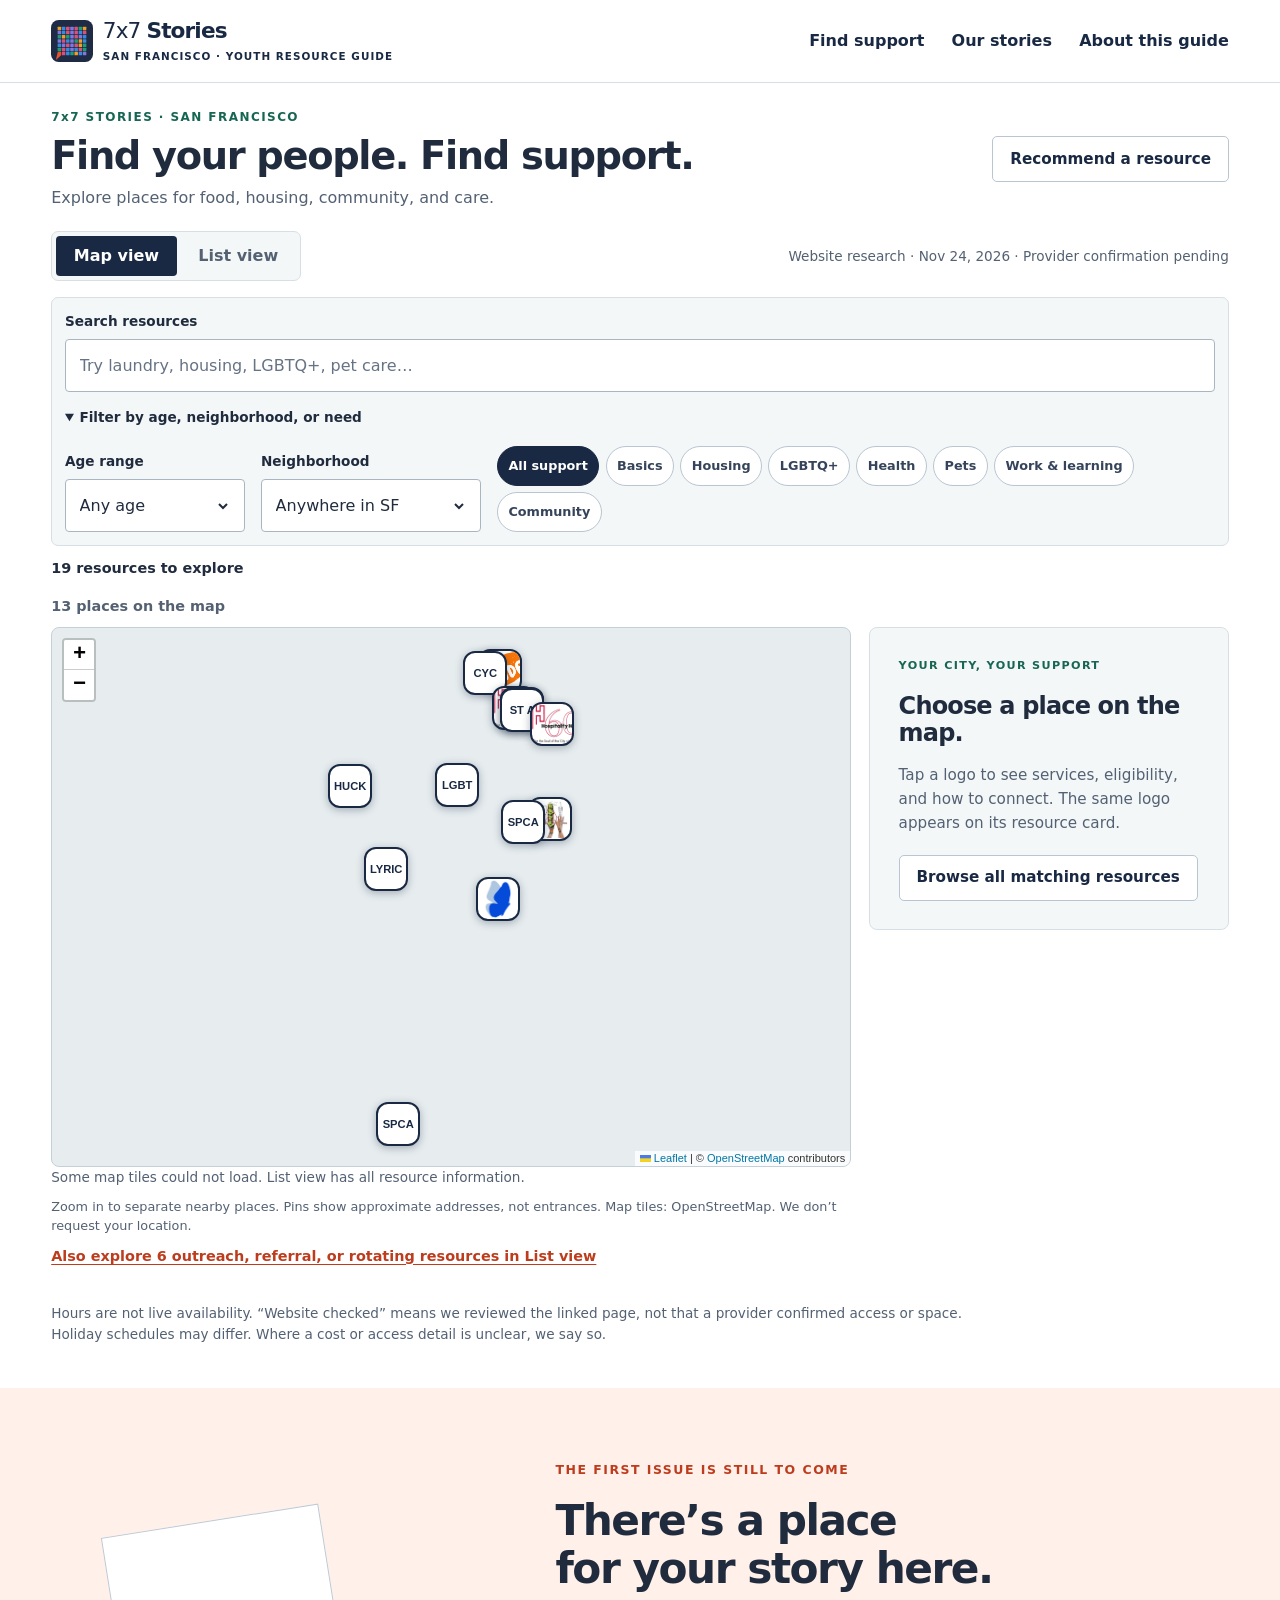
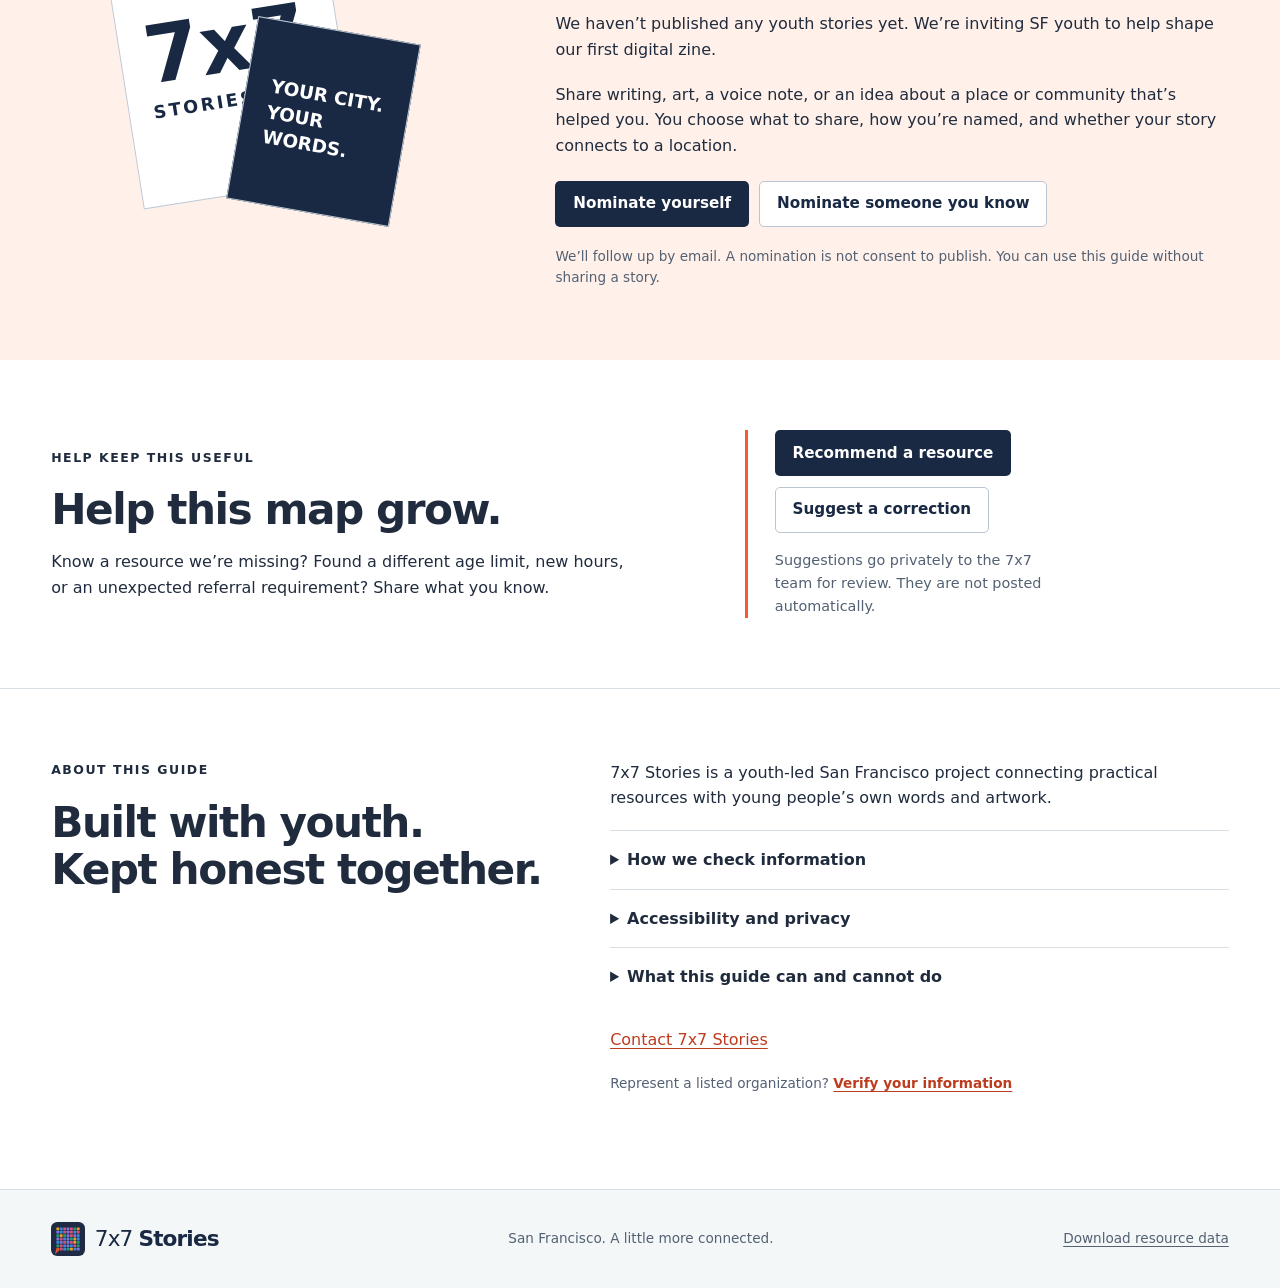
==== index.html @ 81b254c7 "Make map primary and add resource recommendations and provider review" ====
<!doctype html>
<html lang="en">
<head>
  <meta charset="utf-8">
  <meta name="viewport" content="width=device-width,initial-scale=1">
  <meta name="description" content="A youth-led guide to finding support in San Francisco. Explore the resource map, recommend additions, suggest corrections, and share your story with 7x7 Stories.">
  <meta name="theme-color" content="#192943">
  <title>7x7 Stories · Find your people. Find support.</title>
  <link rel="icon" href="assets/favicon.png">
  <link rel="stylesheet" href="assets/leaflet/leaflet.css">
  <link rel="stylesheet" href="style.css">
  <script src="assets/leaflet/leaflet.js" defer></script>
  <script src="app.js" defer></script>
</head>
<body>
  <a class="skip" href="#resources">Skip to resources</a>
  <header class="site-header">
    <a class="brand" href="#top" aria-label="7x7 Stories home"><img src="assets/mark.svg" alt="" width="42" height="42"><span>7x7 <b>Stories</b><small>SAN FRANCISCO · YOUTH RESOURCE GUIDE</small></span></a>
    <nav aria-label="Main navigation"><a href="#resources">Find support</a><a href="#stories">Our stories</a><a href="#about">About this guide</a></nav>
  </header>
  <main id="top">
    <section id="resources" class="resources section" aria-labelledby="resource-heading">
      <div class="atlas-heading"><div><p class="eyebrow">7x7 STORIES · SAN FRANCISCO</p><h1 id="resource-heading">Find your people. Find support.</h1><p>Explore places for food, housing, community, and care.</p></div><button class="button secondary" data-contact="addition">Recommend a resource</button></div>
      <div class="atlas-toolbar"><div class="view-options" role="group" aria-label="Directory view"><button id="map-view" class="view-button" aria-pressed="true" aria-controls="map-panel">Map view</button><button id="list-view" class="view-button" aria-pressed="false" aria-controls="resource-list">List view</button></div><p class="small-note">Website research · Nov 24, 2026 · Provider confirmation pending</p></div>
      <form id="filters" class="filters" role="search" aria-label="Search resources">
        <div class="search-wrap"><label for="search">Search resources</label><input id="search" name="search" type="search" placeholder="Try laundry, housing, LGBTQ+, pet care…" autocomplete="off"></div>
        <details id="more-filters" class="more-filters" open><summary>Filter by age, neighborhood, or need</summary><div class="filter-options">
          <div><label for="age">Age range</label><select id="age" name="age"><option value="all">Any age</option><option value="under18">Under 18</option><option value="18to24">18–24</option><option value="25plus">25 and older</option></select></div>
          <div><label for="area">Neighborhood</label><select id="area" name="area"><option value="all">Anywhere in SF</option></select></div>
          <fieldset class="category-filter"><legend class="visually-hidden">Filter by type of support</legend><div id="categories"></div></fieldset>
        </div></details>
      </form>
      <div class="results-bar"><p id="result-count" role="status" aria-live="polite">Loading resources…</p><button id="clear-filters" type="button" class="text-button" hidden>Clear filters</button></div>
      <p id="age-note" class="small-note" hidden>Listings without a published age limit remain visible. Check the eligibility details before going.</p>
      <noscript><p>JavaScript is needed for the map. <a href="data/resources.json">Open the sourced resource data</a> or email the team for help with this guide.</p></noscript>
      <div id="directory-layout" class="directory-layout map-view">
        <section id="map-panel" class="map-panel" aria-labelledby="map-heading"><div class="map-header"><h2 id="map-heading" class="visually-hidden">Resources around San Francisco</h2><p id="map-summary"></p></div><div class="map-workspace"><div><div id="map" aria-label="Resource locations. Choose a provider pin to read its details, or use List view." tabindex="0"></div><p id="map-status" role="status" class="small-note"></p><p class="map-privacy">Zoom in to separate nearby places. Pins show approximate addresses, not entrances. Map tiles: OpenStreetMap. We don’t request your location.</p></div><aside id="map-selection" aria-label="Selected resource" aria-live="polite"></aside></div><button id="unmapped-resources" class="text-button" type="button"></button></section>
        <div id="resource-list" class="resource-list" hidden><noscript><p>JavaScript is needed to display this directory. <a href="data/resources.json">Open the resource data</a> or email <a href="mailto:7x7storiessf@gmail.com">7x7storiessf@gmail.com</a>.</p></noscript></div>
      </div>
      <p class="directory-footnote">Hours are not live availability. “Website checked” means we reviewed the linked page, not that a provider confirmed access or space. Holiday schedules may differ. Where a cost or access detail is unclear, we say so.</p>
    </section>
    <section id="stories" class="stories section" aria-labelledby="stories-heading">
      <div class="story-art" aria-hidden="true"><div class="paper one">7x7<br><span>STORIES</span></div><div class="paper two"><span>YOUR CITY.<br>YOUR WORDS.</span></div></div>
      <div class="story-copy"><p class="eyebrow">THE FIRST ISSUE IS STILL TO COME</p><h2 id="stories-heading">There’s a place<br>for your story here.</h2><p>We haven’t published any youth stories yet. We’re inviting SF youth to help shape our first digital zine.</p><p>Share writing, art, a voice note, or an idea about a place or community that’s helped you. You choose what to share, how you’re named, and whether your story connects to a location.</p><div class="button-row"><button class="button primary" data-nominate="self">Nominate yourself</button><button class="button secondary" data-nominate="other">Nominate someone you know</button></div><p class="small-note">We’ll follow up by email. A nomination is not consent to publish. You can use this guide without sharing a story.</p></div>
    </section>
    <section id="feedback" class="feedback section" aria-labelledby="feedback-heading"><div><p class="eyebrow">HELP KEEP THIS USEFUL</p><h2 id="feedback-heading">Help this map grow.</h2><p>Know a resource we’re missing? Found a different age limit, new hours, or an unexpected referral requirement? Share what you know.</p></div><div class="feedback-action"><div class="button-row"><button class="button primary" data-contact="addition">Recommend a resource</button><button class="button secondary" data-feedback="general">Suggest a correction</button></div><p>Suggestions go privately to the 7x7 team for review. They are not posted automatically.</p></div></section>
    <section id="about" class="about section" aria-labelledby="about-heading"><div><p class="eyebrow">ABOUT THIS GUIDE</p><h2 id="about-heading">Built with youth.<br>Kept honest together.</h2></div><div><p>7x7 Stories is a youth-led San Francisco project connecting practical resources with young people’s own words and artwork.</p><details><summary>How we check information</summary><p>Each listing links to the sources we used and shows when we last checked them. We prioritize provider websites. When pages conflict or leave a detail out, we flag it rather than guess. These first listings are based on online research, not phone or in-person verification.</p><p>To report a change, include the resource, what was different, and when you noticed it. We’ll review the suggestion and seek confirmation before editing the listing. Organizations can request a listing review below. We confirm the sender’s connection to the provider before marking information as provider-confirmed.</p></details><details><summary>Accessibility and privacy</summary><p>The text directory contains the same resource details as the map. Please tell us if anything is hard to use. We do not collect device location, require accounts, or run advertising analytics.</p><p>Recommendation, correction, verification, and nomination forms prepare an email in your own email app; nothing is submitted until you send it. Do not include medical records, immigration documents, a home address, or another person’s private details. The map uses OpenStreetMap; the website is hosted on GitHub Pages. Those services may receive ordinary connection data such as your IP address.</p></details><details><summary>What this guide can and cannot do</summary><p>We’re a directory and storytelling project, not a service provider. We cannot reserve beds, confirm real-time availability, or determine your eligibility. Contact a provider directly for support. The 7x7 inbox is for stories and guide updates and is not monitored for urgent help.</p></details><a class="text-link" href="mailto:7x7storiessf@gmail.com">Contact 7x7 Stories</a><p class="provider-route">Represent a listed organization? <button class="text-button" data-contact="verify">Verify your information</button></p></div></section>
  </main>
  <footer><a class="brand footer-brand" href="#top"><img src="assets/mark.svg" width="34" height="34" alt=""><span>7x7 <b>Stories</b></span></a><p>San Francisco. A little more connected.</p><a href="data/resources.json" download>Download resource data</a></footer>
  <dialog id="contact-dialog" aria-labelledby="dialog-title"><div class="dialog-top"><p class="eyebrow" id="dialog-eyebrow"></p><button id="close-dialog" aria-label="Close dialog" class="close-button">×</button></div><h2 id="dialog-title"></h2><p id="dialog-intro"></p><form id="contact-form"><div id="dialog-fields"></div><p class="small-note">This opens a draft in your email app. Nothing is sent or published automatically. No email app? Copy the message and send it to <strong>7x7storiessf@gmail.com</strong>.</p><div class="button-row"><button class="button primary" type="submit">Open email draft</button><button class="button secondary" type="button" id="copy-message">Copy email text</button></div><p id="email-status" role="status" aria-live="polite"></p><div id="manual-message" hidden><label for="prepared-message">Your prepared message</label><textarea id="prepared-message" rows="8" readonly></textarea></div></form></dialog>
</body>
</html>
---- assets/leaflet/leaflet.css ----
/* required styles */

.leaflet-pane,
.leaflet-tile,
.leaflet-marker-icon,
.leaflet-marker-shadow,
.leaflet-tile-container,
.leaflet-pane > svg,
.leaflet-pane > canvas,
.leaflet-zoom-box,
.leaflet-image-layer,
.leaflet-layer {
	position: absolute;
	left: 0;
	top: 0;
	}
.leaflet-container {
	overflow: hidden;
	}
.leaflet-tile,
.leaflet-marker-icon,
.leaflet-marker-shadow {
	-webkit-user-select: none;
	   -moz-user-select: none;
	        user-select: none;
	  -webkit-user-drag: none;
	}
/* Prevents IE11 from highlighting tiles in blue */
.leaflet-tile::selection {
	background: transparent;
}
/* Safari renders non-retina tile on retina better with this, but Chrome is worse */
.leaflet-safari .leaflet-tile {
	image-rendering: -webkit-optimize-contrast;
	}
/* hack that prevents hw layers "stretching" when loading new tiles */
.leaflet-safari .leaflet-tile-container {
	width: 1600px;
	height: 1600px;
	-webkit-transform-origin: 0 0;
	}
.leaflet-marker-icon,
.leaflet-marker-shadow {
	display: block;
	}
/* .leaflet-container svg: reset svg max-width decleration shipped in Joomla! (joomla.org) 3.x */
/* .leaflet-container img: map is broken in FF if you have max-width: 100% on tiles */
.leaflet-container .leaflet-overlay-pane svg {
	max-width: none !important;
	max-height: none !important;
	}
.leaflet-container .leaflet-marker-pane img,
.leaflet-container .leaflet-shadow-pane img,
.leaflet-container .leaflet-tile-pane img,
.leaflet-container img.leaflet-image-layer,
.leaflet-container .leaflet-tile {
	max-width: none !important;
	max-height: none !important;
	width: auto;
	padding: 0;
	}

.leaflet-container img.leaflet-tile {
	/* See: https://bugs.chromium.org/p/chromium/issues/detail?id=600120 */
	mix-blend-mode: plus-lighter;
}

.leaflet-container.leaflet-touch-zoom {
	-ms-touch-action: pan-x pan-y;
	touch-action: pan-x pan-y;
	}
.leaflet-container.leaflet-touch-drag {
	-ms-touch-action: pinch-zoom;
	/* Fallback for FF which doesn't support pinch-zoom */
	touch-action: none;
	touch-action: pinch-zoom;
}
.leaflet-container.leaflet-touch-drag.leaflet-touch-zoom {
	-ms-touch-action: none;
	touch-action: none;
}
.leaflet-container {
	-webkit-tap-highlight-color: transparent;
}
.leaflet-container a {
	-webkit-tap-highlight-color: rgba(51, 181, 229, 0.4);
}
.leaflet-tile {
	filter: inherit;
	visibility: hidden;
	}
.leaflet-tile-loaded {
	visibility: inherit;
	}
.leaflet-zoom-box {
	width: 0;
	height: 0;
	-moz-box-sizing: border-box;
	     box-sizing: border-box;
	z-index: 800;
	}
/* workaround for https://bugzilla.mozilla.org/show_bug.cgi?id=888319 */
.leaflet-overlay-pane svg {
	-moz-user-select: none;
	}

.leaflet-pane         { z-index: 400; }

.leaflet-tile-pane    { z-index: 200; }
.leaflet-overlay-pane { z-index: 400; }
.leaflet-shadow-pane  { z-index: 500; }
.leaflet-marker-pane  { z-index: 600; }
.leaflet-tooltip-pane   { z-index: 650; }
.leaflet-popup-pane   { z-index: 700; }

.leaflet-map-pane canvas { z-index: 100; }
.leaflet-map-pane svg    { z-index: 200; }

.leaflet-vml-shape {
	width: 1px;
	height: 1px;
	}
.lvml {
	behavior: url(#default#VML);
	display: inline-block;
	position: absolute;
	}


/* control positioning */

.leaflet-control {
	position: relative;
	z-index: 800;
	pointer-events: visiblePainted; /* IE 9-10 doesn't have auto */
	pointer-events: auto;
	}
.leaflet-top,
.leaflet-bottom {
	position: absolute;
	z-index: 1000;
	pointer-events: none;
	}
.leaflet-top {
	top: 0;
	}
.leaflet-right {
	right: 0;
	}
.leaflet-bottom {
	bottom: 0;
	}
.leaflet-left {
	left: 0;
	}
.leaflet-control {
	float: left;
	clear: both;
	}
.leaflet-right .leaflet-control {
	float: right;
	}
.leaflet-top .leaflet-control {
	margin-top: 10px;
	}
.leaflet-bottom .leaflet-control {
	margin-bottom: 10px;
	}
.leaflet-left .leaflet-control {
	margin-left: 10px;
	}
.leaflet-right .leaflet-control {
	margin-right: 10px;
	}


/* zoom and fade animations */

.leaflet-fade-anim .leaflet-popup {
	opacity: 0;
	-webkit-transition: opacity 0.2s linear;
	   -moz-transition: opacity 0.2s linear;
	        transition: opacity 0.2s linear;
	}
.leaflet-fade-anim .leaflet-map-pane .leaflet-popup {
	opacity: 1;
	}
.leaflet-zoom-animated {
	-webkit-transform-origin: 0 0;
	    -ms-transform-origin: 0 0;
	        transform-origin: 0 0;
	}
svg.leaflet-zoom-animated {
	will-change: transform;
}

.leaflet-zoom-anim .leaflet-zoom-animated {
	-webkit-transition: -webkit-transform 0.25s cubic-bezier(0,0,0.25,1);
	   -moz-transition:    -moz-transform 0.25s cubic-bezier(0,0,0.25,1);
	        transition:         transform 0.25s cubic-bezier(0,0,0.25,1);
	}
.leaflet-zoom-anim .leaflet-tile,
.leaflet-pan-anim .leaflet-tile {
	-webkit-transition: none;
	   -moz-transition: none;
	        transition: none;
	}

.leaflet-zoom-anim .leaflet-zoom-hide {
	visibility: hidden;
	}


/* cursors */

.leaflet-interactive {
	cursor: pointer;
	}
.leaflet-grab {
	cursor: -webkit-grab;
	cursor:    -moz-grab;
	cursor:         grab;
	}
.leaflet-crosshair,
.leaflet-crosshair .leaflet-interactive {
	cursor: crosshair;
	}
.leaflet-popup-pane,
.leaflet-control {
	cursor: auto;
	}
.leaflet-dragging .leaflet-grab,
.leaflet-dragging .leaflet-grab .leaflet-interactive,
.leaflet-dragging .leaflet-marker-draggable {
	cursor: move;
	cursor: -webkit-grabbing;
	cursor:    -moz-grabbing;
	cursor:         grabbing;
	}

/* marker & overlays interactivity */
.leaflet-marker-icon,
.leaflet-marker-shadow,
.leaflet-image-layer,
.leaflet-pane > svg path,
.leaflet-tile-container {
	pointer-events: none;
	}

.leaflet-marker-icon.leaflet-interactive,
.leaflet-image-layer.leaflet-interactive,
.leaflet-pane > svg path.leaflet-interactive,
svg.leaflet-image-layer.leaflet-interactive path {
	pointer-events: visiblePainted; /* IE 9-10 doesn't have auto */
	pointer-events: auto;
	}

/* visual tweaks */

.leaflet-container {
	background: #ddd;
	outline-offset: 1px;
	}
.leaflet-container a {
	color: #0078A8;
	}
.leaflet-zoom-box {
	border: 2px dotted #38f;
	background: rgba(255,255,255,0.5);
	}


/* general typography */
.leaflet-container {
	font-family: "Helvetica Neue", Arial, Helvetica, sans-serif;
	font-size: 12px;
	font-size: 0.75rem;
	line-height: 1.5;
	}


/* general toolbar styles */

.leaflet-bar {
	box-shadow: 0 1px 5px rgba(0,0,0,0.65);
	border-radius: 4px;
	}
.leaflet-bar a {
	background-color: #fff;
	border-bottom: 1px solid #ccc;
	width: 26px;
	height: 26px;
	line-height: 26px;
	display: block;
	text-align: center;
	text-decoration: none;
	color: black;
	}
.leaflet-bar a,
.leaflet-control-layers-toggle {
	background-position: 50% 50%;
	background-repeat: no-repeat;
	display: block;
	}
.leaflet-bar a:hover,
.leaflet-bar a:focus {
	background-color: #f4f4f4;
	}
.leaflet-bar a:first-child {
	border-top-left-radius: 4px;
	border-top-right-radius: 4px;
	}
.leaflet-bar a:last-child {
	border-bottom-left-radius: 4px;
	border-bottom-right-radius: 4px;
	border-bottom: none;
	}
.leaflet-bar a.leaflet-disabled {
	cursor: default;
	background-color: #f4f4f4;
	color: #bbb;
	}

.leaflet-touch .leaflet-bar a {
	width: 30px;
	height: 30px;
	line-height: 30px;
	}
.leaflet-touch .leaflet-bar a:first-child {
	border-top-left-radius: 2px;
	border-top-right-radius: 2px;
	}
.leaflet-touch .leaflet-bar a:last-child {
	border-bottom-left-radius: 2px;
	border-bottom-right-radius: 2px;
	}

/* zoom control */

.leaflet-control-zoom-in,
.leaflet-control-zoom-out {
	font: bold 18px 'Lucida Console', Monaco, monospace;
	text-indent: 1px;
	}

.leaflet-touch .leaflet-control-zoom-in, .leaflet-touch .leaflet-control-zoom-out  {
	font-size: 22px;
	}


/* layers control */

.leaflet-control-layers {
	box-shadow: 0 1px 5px rgba(0,0,0,0.4);
	background: #fff;
	border-radius: 5px;
	}
.leaflet-control-layers-toggle {
	background-image: url(images/layers.png);
	width: 36px;
	height: 36px;
	}
.leaflet-retina .leaflet-control-layers-toggle {
	background-image: url(images/layers-2x.png);
	background-size: 26px 26px;
	}
.leaflet-touch .leaflet-control-layers-toggle {
	width: 44px;
	height: 44px;
	}
.leaflet-control-layers .leaflet-control-layers-list,
.leaflet-control-layers-expanded .leaflet-control-layers-toggle {
	display: none;
	}
.leaflet-control-layers-expanded .leaflet-control-layers-list {
	display: block;
	position: relative;
	}
.leaflet-control-layers-expanded {
	padding: 6px 10px 6px 6px;
	color: #333;
	background: #fff;
	}
.leaflet-control-layers-scrollbar {
	overflow-y: scroll;
	overflow-x: hidden;
	padding-right: 5px;
	}
.leaflet-control-layers-selector {
	margin-top: 2px;
	position: relative;
	top: 1px;
	}
.leaflet-control-layers label {
	display: block;
	font-size: 13px;
	font-size: 1.08333em;
	}
.leaflet-control-layers-separator {
	height: 0;
	border-top: 1px solid #ddd;
	margin: 5px -10px 5px -6px;
	}

/* Default icon URLs */
.leaflet-default-icon-path { /* used only in path-guessing heuristic, see L.Icon.Default */
	background-image: url(images/marker-icon.png);
	}


/* attribution and scale controls */

.leaflet-container .leaflet-control-attribution {
	background: #fff;
	background: rgba(255, 255, 255, 0.8);
	margin: 0;
	}
.leaflet-control-attribution,
.leaflet-control-scale-line {
	padding: 0 5px;
	color: #333;
	line-height: 1.4;
	}
.leaflet-control-attribution a {
	text-decoration: none;
	}
.leaflet-control-attribution a:hover,
.leaflet-control-attribution a:focus {
	text-decoration: underline;
	}
.leaflet-attribution-flag {
	display: inline !important;
	vertical-align: baseline !important;
	width: 1em;
	height: 0.6669em;
	}
.leaflet-left .leaflet-control-scale {
	margin-left: 5px;
	}
.leaflet-bottom .leaflet-control-scale {
	margin-bottom: 5px;
	}
.leaflet-control-scale-line {
	border: 2px solid #777;
	border-top: none;
	line-height: 1.1;
	padding: 2px 5px 1px;
	white-space: nowrap;
	-moz-box-sizing: border-box;
	     box-sizing: border-box;
	background: rgba(255, 255, 255, 0.8);
	text-shadow: 1px 1px #fff;
	}
.leaflet-control-scale-line:not(:first-child) {
	border-top: 2px solid #777;
	border-bottom: none;
	margin-top: -2px;
	}
.leaflet-control-scale-line:not(:first-child):not(:last-child) {
	border-bottom: 2px solid #777;
	}

.leaflet-touch .leaflet-control-attribution,
.leaflet-touch .leaflet-control-layers,
.leaflet-touch .leaflet-bar {
	box-shadow: none;
	}
.leaflet-touch .leaflet-control-layers,
.leaflet-touch .leaflet-bar {
	border: 2px solid rgba(0,0,0,0.2);
	background-clip: padding-box;
	}


/* popup */

.leaflet-popup {
	position: absolute;
	text-align: center;
	margin-bottom: 20px;
	}
.leaflet-popup-content-wrapper {
	padding: 1px;
	text-align: left;
	border-radius: 12px;
	}
.leaflet-popup-content {
	margin: 13px 24px 13px 20px;
	line-height: 1.3;
	font-size: 13px;
	font-size: 1.08333em;
	min-height: 1px;
	}
.leaflet-popup-content p {
	margin: 17px 0;
	margin: 1.3em 0;
	}
.leaflet-popup-tip-container {
	width: 40px;
	height: 20px;
	position: absolute;
	left: 50%;
	margin-top: -1px;
	margin-left: -20px;
	overflow: hidden;
	pointer-events: none;
	}
.leaflet-popup-tip {
	width: 17px;
	height: 17px;
	padding: 1px;

	margin: -10px auto 0;
	pointer-events: auto;

	-webkit-transform: rotate(45deg);
	   -moz-transform: rotate(45deg);
	    -ms-transform: rotate(45deg);
	        transform: rotate(45deg);
	}
.leaflet-popup-content-wrapper,
.leaflet-popup-tip {
	background: white;
	color: #333;
	box-shadow: 0 3px 14px rgba(0,0,0,0.4);
	}
.leaflet-container a.leaflet-popup-close-button {
	position: absolute;
	top: 0;
	right: 0;
	border: none;
	text-align: center;
	width: 24px;
	height: 24px;
	font: 16px/24px Tahoma, Verdana, sans-serif;
	color: #757575;
	text-decoration: none;
	background: transparent;
	}
.leaflet-container a.leaflet-popup-close-button:hover,
.leaflet-container a.leaflet-popup-close-button:focus {
	color: #585858;
	}
.leaflet-popup-scrolled {
	overflow: auto;
	}

.leaflet-oldie .leaflet-popup-content-wrapper {
	-ms-zoom: 1;
	}
.leaflet-oldie .leaflet-popup-tip {
	width: 24px;
	margin: 0 auto;

	-ms-filter: "progid:DXImageTransform.Microsoft.Matrix(M11=0.70710678, M12=0.70710678, M21=-0.70710678, M22=0.70710678)";
	filter: progid:DXImageTransform.Microsoft.Matrix(M11=0.70710678, M12=0.70710678, M21=-0.70710678, M22=0.70710678);
	}

.leaflet-oldie .leaflet-control-zoom,
.leaflet-oldie .leaflet-control-layers,
.leaflet-oldie .leaflet-popup-content-wrapper,
.leaflet-oldie .leaflet-popup-tip {
	border: 1px solid #999;
	}


/* div icon */

.leaflet-div-icon {
	background: #fff;
	border: 1px solid #666;
	}


/* Tooltip */
/* Base styles for the element that has a tooltip */
.leaflet-tooltip {
	position: absolute;
	padding: 6px;
	background-color: #fff;
	border: 1px solid #fff;
	border-radius: 3px;
	color: #222;
	white-space: nowrap;
	-webkit-user-select: none;
	-moz-user-select: none;
	-ms-user-select: none;
	user-select: none;
	pointer-events: none;
	box-shadow: 0 1px 3px rgba(0,0,0,0.4);
	}
.leaflet-tooltip.leaflet-interactive {
	cursor: pointer;
	pointer-events: auto;
	}
.leaflet-tooltip-top:before,
.leaflet-tooltip-bottom:before,
.leaflet-tooltip-left:before,
.leaflet-tooltip-right:before {
	position: absolute;
	pointer-events: none;
	border: 6px solid transparent;
	background: transparent;
	content: "";
	}

/* Directions */

.leaflet-tooltip-bottom {
	margin-top: 6px;
}
.leaflet-tooltip-top {
	margin-top: -6px;
}
.leaflet-tooltip-bottom:before,
.leaflet-tooltip-top:before {
	left: 50%;
	margin-left: -6px;
	}
.leaflet-tooltip-top:before {
	bottom: 0;
	margin-bottom: -12px;
	border-top-color: #fff;
	}
.leaflet-tooltip-bottom:before {
	top: 0;
	margin-top: -12px;
	margin-left: -6px;
	border-bottom-color: #fff;
	}
.leaflet-tooltip-left {
	margin-left: -6px;
}
.leaflet-tooltip-right {
	margin-left: 6px;
}
.leaflet-tooltip-left:before,
.leaflet-tooltip-right:before {
	top: 50%;
	margin-top: -6px;
	}
.leaflet-tooltip-left:before {
	right: 0;
	margin-right: -12px;
	border-left-color: #fff;
	}
.leaflet-tooltip-right:before {
	left: 0;
	margin-left: -12px;
	border-right-color: #fff;
	}

/* Printing */

@media print {
	/* Prevent printers from removing background-images of controls. */
	.leaflet-control {
		-webkit-print-color-adjust: exact;
		print-color-adjust: exact;
		}
	}
---- style.css ----
@font-face{font-family:systemFallback;src:local("Arial")}
:root{--navy:#192943;--ink:#202c3e;--muted:#536173;--orange:#bd3c1d;--orange-fill:#f15b35;--peach:#fff0e9;--teal:#176653;--line:#d7dfe4;--paper:#fff;--subtle:#f4f7f8;--font:system-ui,-apple-system,BlinkMacSystemFont,"Segoe UI",sans-serif;color-scheme:light}
*{box-sizing:border-box}html{scroll-behavior:smooth;scroll-padding-top:100px}body{margin:0;color:var(--ink);background:var(--paper);font:1rem/1.6 var(--font)}button,input,select,textarea{font:inherit}button,a,input,select,textarea{-webkit-tap-highlight-color:transparent}button{cursor:pointer}a{color:var(--orange);text-underline-offset:.2em}a:hover{text-decoration-thickness:2px}button:hover{filter:brightness(.96)}:focus-visible{outline:3px solid #0870b8;outline-offset:4px}h1,h2,h3,p{margin:0}h1,h2,h3{line-height:1.12;letter-spacing:-.035em}h1{font-size:clamp(2.6rem,5vw,4.6rem);font-weight:760}h2{font-size:clamp(1.9rem,3.3vw,2.7rem);font-weight:720}h3{font-size:1.3rem;font-weight:720}p+p{margin-top:1rem}.skip{position:absolute;left:1rem;top:-100px;background:#fff;padding:1rem;z-index:1001}.skip:focus{top:10px}.visually-hidden{position:absolute;width:1px;height:1px;overflow:hidden;clip-path:inset(50%);white-space:nowrap}.site-header{padding:1.2rem 4vw;display:flex;align-items:center;justify-content:space-between;gap:1rem;border-bottom:1px solid var(--line);background:#fff}.brand{display:flex;align-items:center;gap:.6rem;text-decoration:none;color:var(--navy);font-size:1.35rem;font-weight:500;line-height:1.1;letter-spacing:-.04em}.brand b{font-weight:780}.brand small{display:block;font-size:.65rem;letter-spacing:.1em;margin-top:.5rem;font-weight:650}.site-header nav{display:flex;gap:1.7rem;flex-wrap:wrap}.site-header nav a{font-weight:600;color:var(--navy);text-decoration:none;padding:.5rem 0}.site-header nav a:hover{text-decoration:underline}.hero{background:var(--navy);color:#fff;padding:4rem max(4vw,calc((100vw - 1320px)/2));display:grid;grid-template-columns:1.35fr 1fr;gap:4rem;align-items:center;overflow:hidden}.eyebrow{font-size:.78rem;letter-spacing:.12em;font-weight:750;margin-bottom:1.1rem}.hero-copy>p:not(.eyebrow){max-width:41ch;color:#d9e2ed;font-size:1.18rem;margin:1.4rem 0 1.7rem}.button{display:inline-flex;align-items:center;justify-content:center;min-height:46px;padding:.65rem 1.05rem;border-radius:5px;border:1px solid transparent;font-weight:680;text-decoration:none;line-height:1.4;font-size:.95rem}.button.primary{background:var(--navy);color:#fff}.button.secondary{color:var(--navy);border-color:#b9c5d0;background:#fff}.button.light{color:var(--navy);background:#fff}.button-row{display:flex;gap:.65rem;flex-wrap:wrap;align-items:center;margin-top:1.4rem}.hero-note{justify-self:center;padding:1.3rem 1rem;width:100%;max-width:340px;border-top:1px solid #8290a5}.hero-note p{font-size:1.55rem;line-height:1.3;font-weight:600;letter-spacing:-.02em;margin:1.6rem 0 .8rem}.hero-note>span{color:#c7d3e3;font-size:.88rem}.tile-mark{display:grid;grid-template-columns:repeat(3,36px);grid-template-rows:repeat(3,36px);gap:7px;transform:rotate(-6deg)}.tile-mark span{background:#3c5478;border-radius:3px}.tile-mark span:nth-child(3n){background:var(--orange-fill)}.tile-mark span:nth-child(5){background:#72bcad}.tile-mark span:nth-child(8){background:#f3ca6b}.guide-note{background:var(--peach);display:flex;align-items:center;gap:1rem;flex-wrap:wrap;padding:1rem 4vw;font-size:.85rem}.guide-note strong{font-weight:750}.guide-note span{color:#654b44}.guide-note a{margin-left:auto;font-weight:650}.section{max-width:1440px;padding:4.4rem 4vw;margin:0 auto}.section-heading{display:flex;justify-content:space-between;gap:1rem;align-items:end;margin-bottom:1.8rem}.section-heading .eyebrow{color:var(--teal);margin-bottom:.7rem}.filters{display:grid;grid-template-columns:minmax(260px,1fr) 180px 225px;gap:1rem;background:var(--subtle);padding:1.1rem;border:1px solid var(--line);border-radius:7px}label{display:block;font-size:.85rem;font-weight:700;margin-bottom:.4rem}input,select,textarea{width:100%;padding:.8rem .85rem;min-height:48px;border:1px solid #a9b6c2;border-radius:4px;color:var(--ink);background:#fff}input::placeholder{color:#667384;opacity:1}select{appearance:none;padding-right:2rem;background-image:url("data:image/svg+xml,%3Csvg xmlns='http://www.w3.org/2000/svg' width='16' height='16' fill='none' stroke='%23202c3e' stroke-width='2'%3E%3Cpath d='m4 6 4 4 4-4'/%3E%3C/svg%3E");background-repeat:no-repeat;background-position:right .8rem center}.category-filter{border:0;margin:1.3rem 0 1rem;padding:0}#categories{display:flex;flex-wrap:wrap;gap:.55rem}.chip{border:1px solid #b9c5d0;color:#35445a;background:#fff;min-height:44px;padding:.4rem .9rem;border-radius:30px;font-size:.9rem;font-weight:600}.chip[aria-pressed=true]{background:var(--navy);border-color:var(--navy);color:white}.results-bar{display:flex;justify-content:space-between;align-items:center;min-height:46px;margin:.5rem 0 1rem;font-size:.9rem;font-weight:650}.text-button{border:0;background:none;padding:.5rem;color:var(--orange);text-decoration:underline;text-underline-offset:.2em;font-weight:650}.small-note{font-size:.85rem;color:var(--muted);line-height:1.55}.directory-layout{display:block}.directory-layout.with-map{display:grid;grid-template-columns:minmax(0,1fr) minmax(320px,.88fr);gap:1.5rem;align-items:start}.resource-list{display:grid;grid-template-columns:repeat(2,minmax(0,1fr));gap:1.1rem;align-items:start}.with-map .resource-list{grid-template-columns:1fr}.resource-card{border:1px solid var(--line);border-radius:7px;overflow:hidden;background:#fff;scroll-margin-top:1rem}.card-main{padding:1.5rem 1.5rem 1rem}.resource-meta{display:flex;align-items:center;gap:.6rem;justify-content:space-between;margin-bottom:.9rem;font-size:.78rem;line-height:1.4;font-weight:650;color:var(--muted)}.age-badge{background:#e9f3f0;color:#164f40;padding:.3rem .55rem;border-radius:4px;text-align:right}.resource-card h3{font-size:1.3rem;line-height:1.22;letter-spacing:-.02em}.resource-card .summary{margin:.8rem 0 1rem;color:#4c5d70}.resource-card .quick-facts{font-size:.9rem;border-left:3px solid var(--line);padding-left:.8rem}.quick-facts p{margin:.55rem 0}.quick-facts strong{font-weight:700}.tags{display:flex;flex-wrap:wrap;gap:.4rem;margin-top:1.1rem}.tag{font-size:.75rem;font-weight:650;color:#536173;background:var(--subtle);padding:.18rem .45rem;border-radius:3px}.resource-card details{margin:0 1.5rem}.resource-card summary{padding:.9rem 0;cursor:pointer;font-size:.9rem;font-weight:720;min-height:44px}.detail-body{font-size:.9rem;padding-bottom:1rem;line-height:1.55}.detail-body dl{margin:0}.detail-body dt{font-weight:700;margin-top:.9rem}.detail-body dd{margin:.2rem 0}.detail-note{padding:.8rem;background:var(--peach);color:#69412f;font-size:.85rem;margin-top:1rem}.sources{margin:1rem 0 0;padding-left:1.2rem}.sources li{margin:.3rem 0}.checked{font-size:.75rem;color:#5d6d7a;margin-top:.8rem}.card-actions{display:flex;flex-wrap:wrap;gap:1rem;border-top:1px solid var(--line);padding:.9rem 1.5rem;background:#fafcfc;align-items:center}.card-actions a,.card-actions button{font-size:.85rem;font-weight:650}.card-actions button{padding:0;border:0;background:none;color:var(--orange);text-decoration:underline;text-underline-offset:.2em;min-height:30px}.card-actions .phone{margin-right:auto}.directory-footnote{font-size:.85rem;color:var(--muted);margin-top:1.6rem;max-width:95ch}.map-panel{border:1px solid var(--line);border-radius:7px;padding:1rem;position:sticky;top:1.5rem;background:var(--subtle)}.map-header h3{font-size:1.2rem}.map-header p{font-size:.85rem;color:var(--muted);margin-top:.4rem}.map-privacy{font-size:.75rem;color:var(--muted);line-height:1.5;margin:.8rem 0}#map{height:460px;border:1px solid #c4d0d7;background:#e7edef;border-radius:4px;z-index:0}.map-panel>.text-link{display:inline-block;margin-top:.7rem;font-size:.85rem}.map-pin{border-radius:50%;background:var(--navy);border:3px solid white;color:white;font-weight:700;display:flex!important;align-items:center;justify-content:center;font-size:11px;box-sizing:border-box}.leaflet-popup-content a{color:var(--orange)}.leaflet-popup-content{font:14px/1.5 var(--font)}.leaflet-control-attribution{font-size:11px}.map-result-button{border:0;background:transparent;padding:.5rem 0;color:var(--orange);text-decoration:underline;min-height:40px}.stories{max-width:none;background:var(--peach);display:grid;grid-template-columns:.85fr 1.3fr;gap:4rem;padding:4.5rem max(4vw,calc((100vw - 1320px)/2));align-items:center}.story-copy{max-width:65ch}.story-copy>p:not(.eyebrow){margin-top:1.2rem}.story-copy .eyebrow{color:var(--orange)}.story-art{min-height:310px;position:relative;margin:0 auto;width:300px}.paper{position:absolute;width:220px;height:275px;padding:1.5rem;box-shadow:none;border:1px solid #bfc9d4;display:flex;flex-direction:column;justify-content:center}.paper.one{background:#fff;color:var(--navy);font-size:5rem;line-height:1;font-weight:800;transform:rotate(-9deg);left:0;top:0}.paper.one span{font-size:1.1rem;letter-spacing:.15em;margin-top:.5rem}.paper.two{background:var(--navy);color:#fff;width:165px;height:185px;transform:rotate(10deg);left:120px;top:110px;font-size:1.15rem;line-height:1.4;font-weight:750}.feedback{display:grid;grid-template-columns:1.3fr 1fr;gap:4rem;align-items:center;border-bottom:1px solid var(--line)}.feedback h2{margin-bottom:1rem}.feedback p{max-width:58ch}.feedback-action{border-left:3px solid var(--orange-fill);padding-left:1.7rem}.feedback-action p{font-size:.9rem;color:var(--muted);margin-top:1rem;max-width:32ch}.about{display:grid;grid-template-columns:1fr 1.25fr;gap:4rem}.about>div>p{margin-bottom:1.2rem}.about details{border-top:1px solid var(--line)}.about summary{font-weight:650;cursor:pointer;padding:1rem 0}.about details p{font-size:.95rem;color:var(--muted);margin:0 0 1rem}.about .text-link{display:inline-block;margin-top:1.3rem}footer{background:var(--subtle);padding:2rem 4vw;border-top:1px solid var(--line);display:flex;align-items:center;justify-content:space-between;gap:1.5rem;flex-wrap:wrap}footer p,footer>a:not(.brand){font-size:.85rem;color:var(--muted)}dialog{border:1px solid #a9b6c2;padding:1.7rem;width:min(620px,calc(100% - 2rem));max-height:90vh;border-radius:8px;color:var(--ink);background:#fff}dialog::backdrop{background:rgb(12 26 46 / .65)}.dialog-top{display:flex;justify-content:space-between;align-items:start}.close-button{border:0;background:var(--subtle);width:40px;height:40px;border-radius:50%;font-size:1.8rem;line-height:1;margin-top:-.5rem}.dialog-top .eyebrow{color:var(--teal);margin-bottom:.6rem}dialog h2{font-size:1.8rem;margin-bottom:.8rem}dialog>p{font-size:.95rem;color:var(--muted);margin-bottom:1.2rem}#dialog-fields>div{margin-bottom:1rem}textarea{resize:vertical;min-height:100px}.checkbox-label{display:flex;gap:.6rem;align-items:start;font-weight:400;font-size:.9rem}.checkbox-label input{width:20px;min-height:20px;flex:none;margin-top:.2rem}.contact-resource{padding:.7rem;background:var(--subtle);font-weight:650;margin-bottom:1rem}#email-status{font-size:.9rem;margin-top:1rem;color:var(--teal)}#manual-message{margin-top:1rem}.empty-results{padding:2rem;background:var(--subtle);border:1px solid var(--line);grid-column:1/-1}.empty-results h3{margin-bottom:.6rem}[hidden]{display:none!important}
@media(min-width:1600px){.site-header,.guide-note,footer{padding-left:max(4vw,calc((100vw - 1320px)/2));padding-right:max(4vw,calc((100vw - 1320px)/2))}}
@media(max-width:950px){.filters{grid-template-columns:1fr 1fr}.search-wrap{grid-column:1/-1}.hero{gap:2rem}.hero-note{max-width:260px}.directory-layout.with-map{grid-template-columns:1fr}.map-panel{position:static;grid-row:1}.with-map .resource-list{grid-template-columns:repeat(2,minmax(0,1fr))}#map{height:360px}.stories{gap:2rem}.site-header nav{gap:1rem;font-size:.9rem}.brand small{display:none}.about,.feedback{gap:2rem}}
@media(max-width:650px){.site-header{padding:1rem 5vw;align-items:start;flex-wrap:wrap}.site-header nav{width:100%;justify-content:space-between;gap:.5rem;font-size:.85rem}.brand{font-size:1.25rem}.brand img{width:34px;height:34px}.hero{grid-template-columns:1fr;padding:2.7rem 5vw;gap:0}.hero-note{display:none}.hero-copy>p:not(.eyebrow){font-size:1.05rem}.guide-note{padding:1rem 5vw;gap:.5rem}.guide-note a{margin-left:0}.section{padding:3rem 5vw}.section-heading{align-items:start}.section-heading h2{font-size:1.9rem}.section-heading .button{padding:.6rem .75rem;white-space:nowrap;font-size:.85rem}.filters{padding:.8rem;gap:.8rem;grid-template-columns:1fr}.search-wrap{grid-column:auto}input,select,textarea{font-size:1rem}.category-filter{margin:1rem 0}.chip{font-size:.85rem;padding:.4rem .75rem}.resource-list,.with-map .resource-list{grid-template-columns:1fr}.card-main{padding:1.2rem 1.2rem .7rem}.resource-card details{margin:0 1.2rem}.card-actions{padding:.7rem 1.2rem}.stories{display:block;padding:3rem 5vw}.story-art{display:none}.story-copy h2{font-size:2.1rem}.feedback,.about{grid-template-columns:1fr;gap:1.7rem}.feedback-action{padding-left:1.1rem}footer{padding:1.7rem 5vw;gap:1rem}footer p{width:100%}dialog{padding:1.2rem}.eyebrow{font-size:.72rem}.resource-meta{font-size:.75rem}}
@media(prefers-reduced-motion:reduce){html{scroll-behavior:auto}*{animation:none!important;transition:none!important}}
@media print{.site-header nav,.filters,.category-filter,.view-options,.card-actions,dialog,.hero-note,.story-art,.map-panel,.feedback-action,.button-row,.guide-note a{display:none!important}.hero{background:white;color:var(--ink);padding:1rem 0}.hero-copy>p:not(.eyebrow){color:var(--ink)}.resource-list{display:block}.resource-card{break-inside:avoid;margin:1rem 0}.section{padding:1rem 0}.stories,.feedback,.about{display:block;background:white}.section-heading h2,h1{font-size:1.8rem}}
/* Map-first directory */
.resources.section{max-width:1600px;padding:1.6rem 4vw 2.6rem}.atlas-heading{display:flex;align-items:center;justify-content:space-between;gap:1.4rem;margin-bottom:1.3rem}.atlas-heading .eyebrow{color:var(--teal);font-size:.75rem;margin-bottom:.4rem}.atlas-heading h1{font-size:clamp(1.8rem,3vw,2.7rem)}.atlas-heading p:not(.eyebrow){color:var(--muted);margin-top:.5rem}.atlas-toolbar{display:flex;justify-content:space-between;gap:1rem;align-items:center;margin-bottom:1rem}.view-options{display:inline-flex;background:var(--subtle);padding:4px;border:1px solid var(--line);border-radius:7px;gap:4px;flex-shrink:0}.view-button{border:0;background:transparent;border-radius:4px;min-height:40px;padding:.4rem 1.1rem;color:var(--muted);font-weight:650}.view-button[aria-pressed=true]{color:white;background:var(--navy)}.resources .filters{padding:.8rem;grid-template-columns:minmax(200px,1fr) 180px 220px}.resources .category-filter{margin:.9rem 0 .4rem}.resources .results-bar{margin:.3rem 0 .5rem;min-height:36px}.resources #age-note{margin-bottom:.6rem}.map-panel{position:static;padding:0;border:0;border-radius:0;background:transparent}.map-workspace{display:grid;grid-template-columns:minmax(0,1fr) 360px;gap:1.1rem;align-items:start}.map-header{margin-bottom:.6rem}.map-header p{font-size:.9rem;font-weight:650;margin:0}.map-workspace #map{height:clamp(420px,60vh,680px);border-radius:8px;z-index:0}.map-privacy{font-size:.8rem;margin:.5rem 0 0}#map-status:empty{display:none}#map-selection{min-width:0;max-height:680px;overflow:auto;scroll-margin-top:1rem}.map-welcome{padding:1.8rem;background:var(--subtle);border:1px solid var(--line);border-radius:8px}.map-welcome .eyebrow{font-size:.7rem;color:var(--teal)}.map-welcome h3{font-size:1.5rem;margin-bottom:1rem}.map-welcome>p:not(.eyebrow){font-size:.95rem;color:var(--muted)}.map-welcome .button{margin-top:1.2rem;text-align:center}.selection-label{display:flex;align-items:center;justify-content:space-between;font-size:.7rem;letter-spacing:.1em;font-weight:700}.selection-label .text-button{font-size:.8rem;letter-spacing:normal}#map-selection .resource-card{border:2px solid var(--teal)}#map-selection .card-main{padding:1rem}#map-selection .resource-card details{margin:0 1rem}#map-selection .card-actions{padding:.7rem 1rem}.resource-identity{display:flex;align-items:center;gap:.8rem}.provider-badge{width:44px;height:44px;display:inline-flex;align-items:center;justify-content:center;border:1px solid var(--line);border-radius:10px;flex-shrink:0;overflow:hidden;background:white;position:relative;color:var(--navy)}.provider-badge img{width:100%;height:100%;object-fit:contain;padding:4px}.provider-initials{font-size:.7rem;font-weight:800;line-height:1.1;text-align:center;max-width:42px;overflow-wrap:anywhere;padding:2px}.provider-pin{background:transparent;border:0}.provider-pin .provider-badge{box-shadow:0 2px 8px #19294355;border:2px solid var(--navy);border-radius:12px}.provider-pin.is-selected .provider-badge{border:3px solid var(--teal);outline:3px solid white;box-shadow:0 0 0 5px var(--teal)}.provider-pin:focus-visible{outline-offset:6px;border-radius:12px}.provider-route{font-size:.85rem;margin-top:1rem!important;color:var(--muted)}.provider-route .text-button,.provider-verify{font-size:.85rem;padding:.3rem 0}.feedback-action .button-row{margin-top:0}.resource-list .resource-card.is-selected{border:2px solid var(--teal)}.directory-footnote{max-width:110ch}.leaflet-tooltip{font:600 .85rem/1.4 var(--font);white-space:normal;max-width:240px}.map-panel #unmapped-resources{text-align:left;padding:.6rem 0;font-size:.9rem}.resource-identity h3{min-width:0}.resources .resource-list{grid-template-columns:repeat(3,minmax(0,1fr))}
@media(max-width:1150px){.map-workspace{grid-template-columns:minmax(0,1fr) 320px}.resources .resource-list{grid-template-columns:repeat(2,minmax(0,1fr))}}
@media(max-width:800px){.map-workspace{grid-template-columns:1fr}.map-workspace #map{height:440px}#map-selection{max-height:none}.map-welcome{padding:1.2rem}.atlas-heading{align-items:start}.atlas-heading>.button{font-size:.85rem;max-width:170px;text-align:center}.atlas-toolbar{align-items:start}.atlas-toolbar>.small-note{max-width:30ch;font-size:.8rem;text-align:right}.resources .filters{grid-template-columns:1fr 1fr}.resources .search-wrap{grid-column:1/-1}.resources.section{padding:1.3rem 4vw 2.6rem}}
@media(max-width:500px){.atlas-heading{display:block;margin-bottom:1rem}.atlas-heading h1{font-size:1.8rem;line-height:1.15}.atlas-heading p:not(.eyebrow){font-size:.95rem}.atlas-heading>.button{max-width:none;margin-top:.8rem;min-height:40px;padding:.4rem .8rem}.atlas-toolbar{flex-wrap:wrap;gap:.5rem}.atlas-toolbar>.small-note{max-width:none;text-align:left;font-size:.75rem}.resources .filters{gap:.6rem;padding:.7rem}.resources .filters label{font-size:.8rem}.resources .filters input,.resources .filters select{padding:.6rem;min-height:44px}.resources .filters select{padding-right:1.6rem;background-position:right .5rem center}.resources .chip{min-height:38px;padding:.3rem .65rem;font-size:.8rem}.resources #categories{gap:.4rem}.resources .resource-list{grid-template-columns:1fr}.map-workspace #map{height:410px}.provider-route .text-button{text-align:left}.resources .resource-meta{font-size:.8rem}}
@media print{#map-panel{display:none!important}#resource-list[hidden]{display:block!important}.atlas-toolbar,.atlas-heading>.button,.provider-route,.provider-verify{display:none!important}}

.resources .filters{display:block;padding:.8rem}.more-filters{margin-top:.6rem}.more-filters>summary{font-size:.85rem;font-weight:650;cursor:pointer;min-height:36px;padding:.3rem 0}.filter-options{display:grid;grid-template-columns:180px 220px minmax(0,1fr);gap:1rem;align-items:end;padding-top:.5rem}.resources .filter-options .category-filter{margin:0}.resources .filters .search-wrap{max-width:none}.resources .filter-options #categories{gap:.4rem}.resources .filter-options .chip{font-size:.8rem;padding:.4rem .65rem;min-height:40px}
@media(max-width:1150px){.filter-options{grid-template-columns:1fr 1fr}.filter-options .category-filter{grid-column:1/-1}}
@media(max-width:500px){.site-header{padding:.65rem 4vw;gap:.4rem}.site-header nav a{padding:.25rem 0}.resources.section{padding-top:.8rem}.atlas-heading .eyebrow,.atlas-heading p:not(.eyebrow){display:none}.atlas-heading{margin-bottom:.7rem}.atlas-heading h1{font-size:1.55rem}.atlas-heading>.button{margin-top:.6rem;font-size:.8rem;min-height:36px}.atlas-toolbar{margin-bottom:.6rem}.atlas-toolbar>.small-note{font-size:.7rem}.view-button{min-height:36px;font-size:.9rem}.resources .filters{padding:.6rem}.resources .filters .search-wrap label{margin-bottom:.2rem}.filter-options{gap:.6rem;padding-top:.4rem}.resources .more-filters>summary{font-size:.8rem;min-height:32px}.more-filters{margin-top:.3rem}.resources .results-bar{margin:.3rem 0;min-height:30px;font-size:.85rem}.map-header p{font-size:.85rem}.map-header{margin-bottom:.4rem}}
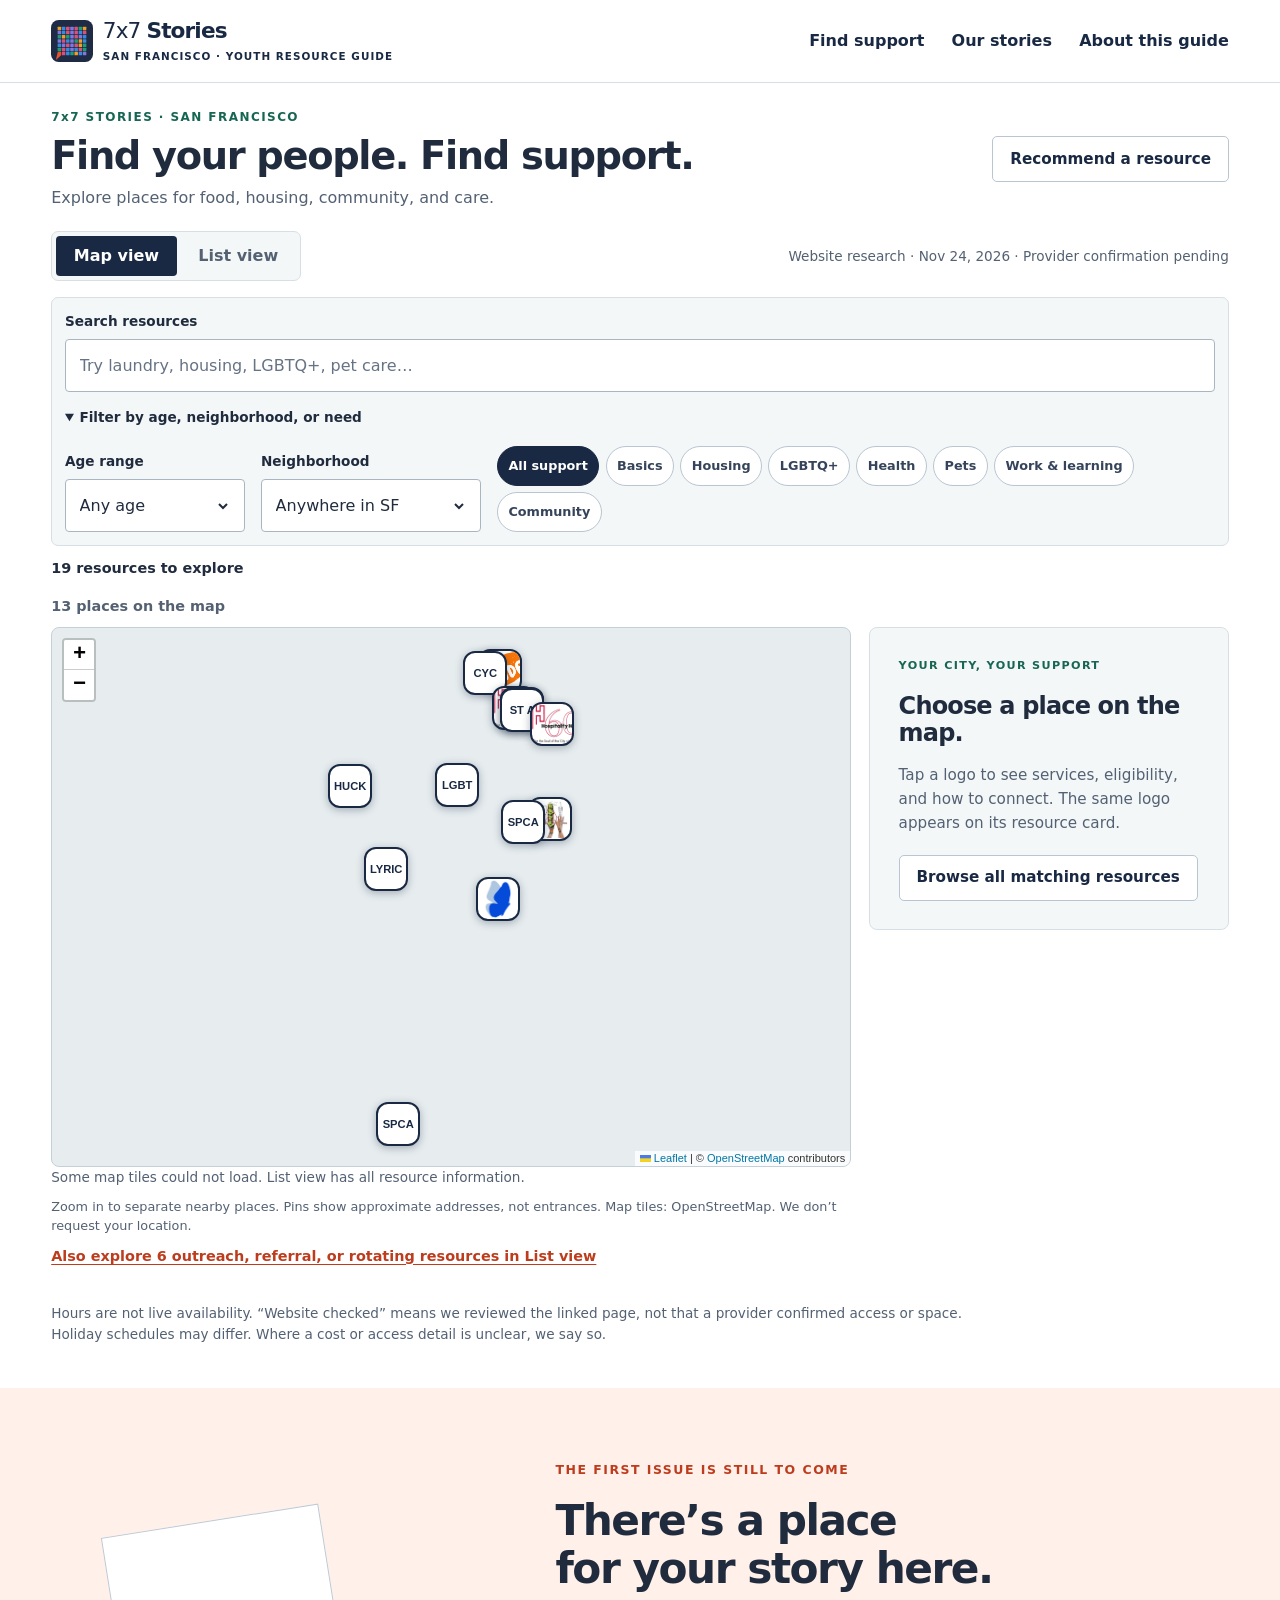
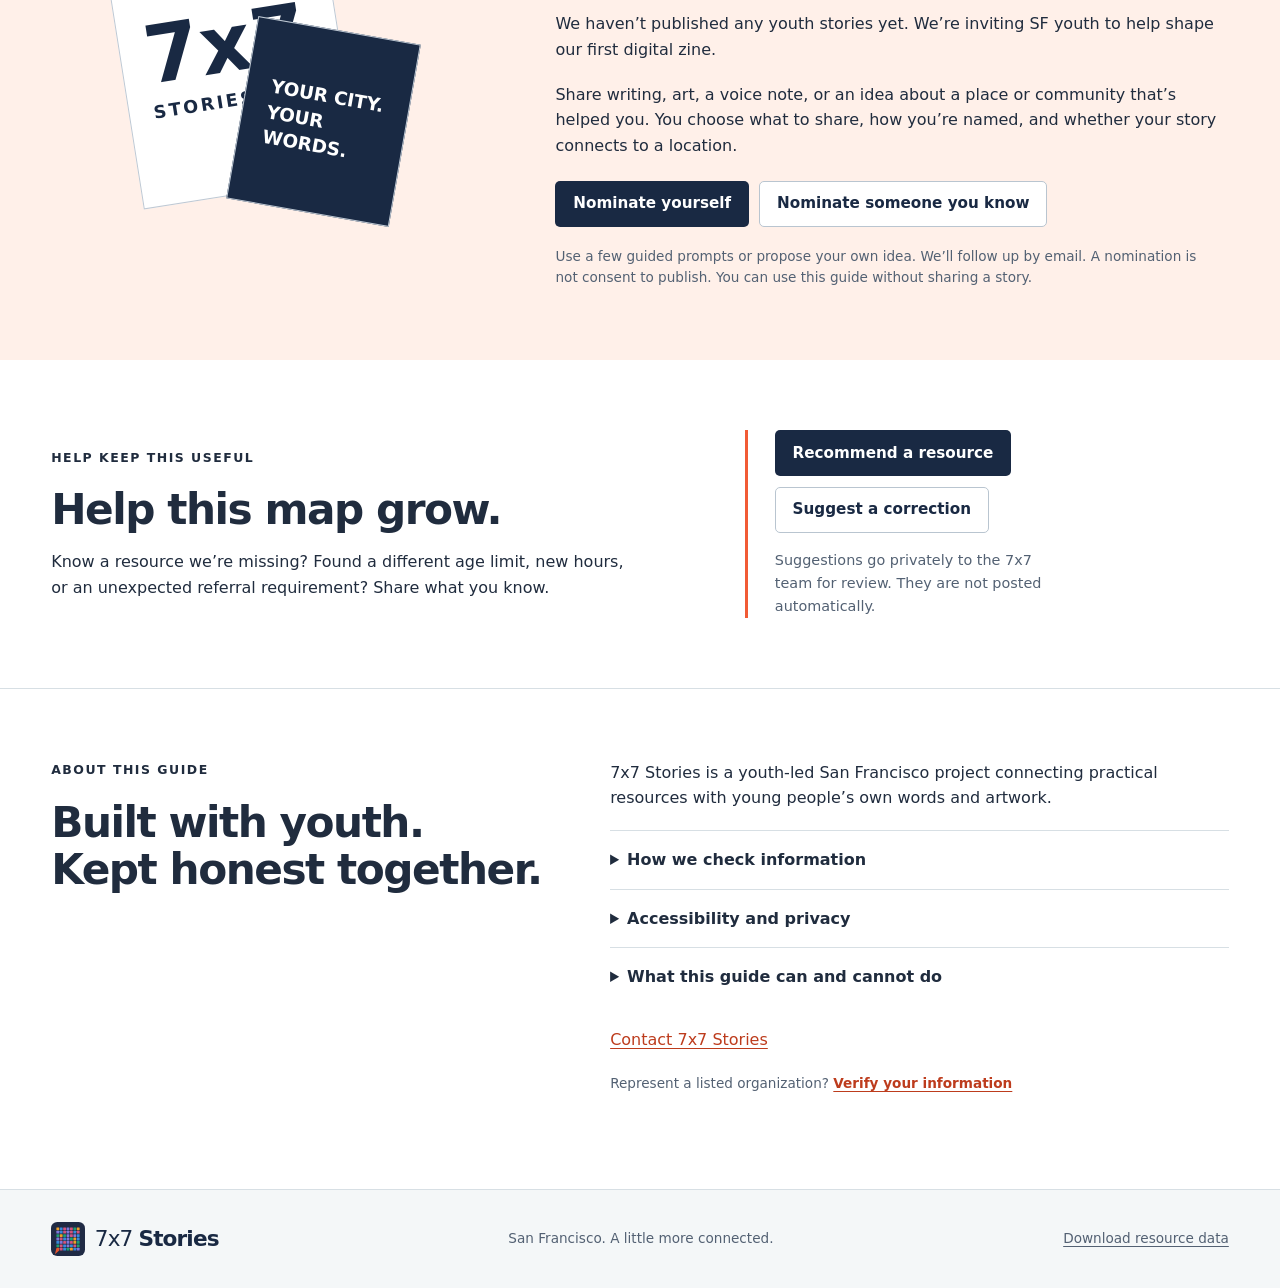
==== commit 5174e047: "Guide story nominations and support alternative creative proposals" ====
--- a/index.html
+++ b/index.html
@@ -8,9 +8,9 @@
   <title>7x7 Stories · Find your people. Find support.</title>
   <link rel="icon" href="assets/favicon.png">
   <link rel="stylesheet" href="assets/leaflet/leaflet.css">
-  <link rel="stylesheet" href="style.css">
+  <link rel="stylesheet" href="style.css?v=474f81cecf57">
   <script src="assets/leaflet/leaflet.js" defer></script>
-  <script src="app.js" defer></script>
+  <script src="app.js?v=78761cb08369" defer></script>
 </head>
 <body>
   <a class="skip" href="#resources">Skip to resources</a>
@@ -41,7 +41,7 @@
     </section>
     <section id="stories" class="stories section" aria-labelledby="stories-heading">
       <div class="story-art" aria-hidden="true"><div class="paper one">7x7<br><span>STORIES</span></div><div class="paper two"><span>YOUR CITY.<br>YOUR WORDS.</span></div></div>
-      <div class="story-copy"><p class="eyebrow">THE FIRST ISSUE IS STILL TO COME</p><h2 id="stories-heading">There’s a place<br>for your story here.</h2><p>We haven’t published any youth stories yet. We’re inviting SF youth to help shape our first digital zine.</p><p>Share writing, art, a voice note, or an idea about a place or community that’s helped you. You choose what to share, how you’re named, and whether your story connects to a location.</p><div class="button-row"><button class="button primary" data-nominate="self">Nominate yourself</button><button class="button secondary" data-nominate="other">Nominate someone you know</button></div><p class="small-note">We’ll follow up by email. A nomination is not consent to publish. You can use this guide without sharing a story.</p></div>
+      <div class="story-copy"><p class="eyebrow">THE FIRST ISSUE IS STILL TO COME</p><h2 id="stories-heading">There’s a place<br>for your story here.</h2><p>We haven’t published any youth stories yet. We’re inviting SF youth to help shape our first digital zine.</p><p>Share writing, art, a voice note, or an idea about a place or community that’s helped you. You choose what to share, how you’re named, and whether your story connects to a location.</p><div class="button-row"><button class="button primary" data-nominate="self">Nominate yourself</button><button class="button secondary" data-nominate="other">Nominate someone you know</button></div><p class="small-note">Use a few guided prompts or propose your own idea. We’ll follow up by email. A nomination is not consent to publish. You can use this guide without sharing a story.</p></div>
     </section>
     <section id="feedback" class="feedback section" aria-labelledby="feedback-heading"><div><p class="eyebrow">HELP KEEP THIS USEFUL</p><h2 id="feedback-heading">Help this map grow.</h2><p>Know a resource we’re missing? Found a different age limit, new hours, or an unexpected referral requirement? Share what you know.</p></div><div class="feedback-action"><div class="button-row"><button class="button primary" data-contact="addition">Recommend a resource</button><button class="button secondary" data-feedback="general">Suggest a correction</button></div><p>Suggestions go privately to the 7x7 team for review. They are not posted automatically.</p></div></section>
     <section id="about" class="about section" aria-labelledby="about-heading"><div><p class="eyebrow">ABOUT THIS GUIDE</p><h2 id="about-heading">Built with youth.<br>Kept honest together.</h2></div><div><p>7x7 Stories is a youth-led San Francisco project connecting practical resources with young people’s own words and artwork.</p><details><summary>How we check information</summary><p>Each listing links to the sources we used and shows when we last checked them. We prioritize provider websites. When pages conflict or leave a detail out, we flag it rather than guess. These first listings are based on online research, not phone or in-person verification.</p><p>To report a change, include the resource, what was different, and when you noticed it. We’ll review the suggestion and seek confirmation before editing the listing. Organizations can request a listing review below. We confirm the sender’s connection to the provider before marking information as provider-confirmed.</p></details><details><summary>Accessibility and privacy</summary><p>The text directory contains the same resource details as the map. Please tell us if anything is hard to use. We do not collect device location, require accounts, or run advertising analytics.</p><p>Recommendation, correction, verification, and nomination forms prepare an email in your own email app; nothing is submitted until you send it. Do not include medical records, immigration documents, a home address, or another person’s private details. The map uses OpenStreetMap; the website is hosted on GitHub Pages. Those services may receive ordinary connection data such as your IP address.</p></details><details><summary>What this guide can and cannot do</summary><p>We’re a directory and storytelling project, not a service provider. We cannot reserve beds, confirm real-time availability, or determine your eligibility. Contact a provider directly for support. The 7x7 inbox is for stories and guide updates and is not monitored for urgent help.</p></details><a class="text-link" href="mailto:7x7storiessf@gmail.com">Contact 7x7 Stories</a><p class="provider-route">Represent a listed organization? <button class="text-button" data-contact="verify">Verify your information</button></p></div></section>
--- a/style.css
+++ b/style.css
@@ -16,3 +16,6 @@
 .resources .filters{display:block;padding:.8rem}.more-filters{margin-top:.6rem}.more-filters>summary{font-size:.85rem;font-weight:650;cursor:pointer;min-height:36px;padding:.3rem 0}.filter-options{display:grid;grid-template-columns:180px 220px minmax(0,1fr);gap:1rem;align-items:end;padding-top:.5rem}.resources .filter-options .category-filter{margin:0}.resources .filters .search-wrap{max-width:none}.resources .filter-options #categories{gap:.4rem}.resources .filter-options .chip{font-size:.8rem;padding:.4rem .65rem;min-height:40px}
 @media(max-width:1150px){.filter-options{grid-template-columns:1fr 1fr}.filter-options .category-filter{grid-column:1/-1}}
 @media(max-width:500px){.site-header{padding:.65rem 4vw;gap:.4rem}.site-header nav a{padding:.25rem 0}.resources.section{padding-top:.8rem}.atlas-heading .eyebrow,.atlas-heading p:not(.eyebrow){display:none}.atlas-heading{margin-bottom:.7rem}.atlas-heading h1{font-size:1.55rem}.atlas-heading>.button{margin-top:.6rem;font-size:.8rem;min-height:36px}.atlas-toolbar{margin-bottom:.6rem}.atlas-toolbar>.small-note{font-size:.7rem}.view-button{min-height:36px;font-size:.9rem}.resources .filters{padding:.6rem}.resources .filters .search-wrap label{margin-bottom:.2rem}.filter-options{gap:.6rem;padding-top:.4rem}.resources .more-filters>summary{font-size:.8rem;min-height:32px}.more-filters{margin-top:.3rem}.resources .results-bar{margin:.3rem 0;min-height:30px;font-size:.85rem}.map-header p{font-size:.85rem}.map-header{margin-bottom:.4rem}}
+
+/* Guided story nominations */
+.story-fieldset{border:0;margin:0;padding:0;min-width:0}.story-fieldset>div{margin-bottom:1rem}.story-fieldset textarea{min-height:95px}.field-hint{font-size:.85rem;color:var(--muted);margin:-.6rem 0 1rem}.nomination-extra{border-top:1px solid var(--line);margin:1rem 0;padding:.5rem 0}.nomination-extra summary{font-size:.9rem;font-weight:650;cursor:pointer;padding:.4rem 0}.nomination-extra>div{margin-top:.7rem}#dialog-fields label>span{font-weight:400}dialog{overscroll-behavior:contain}
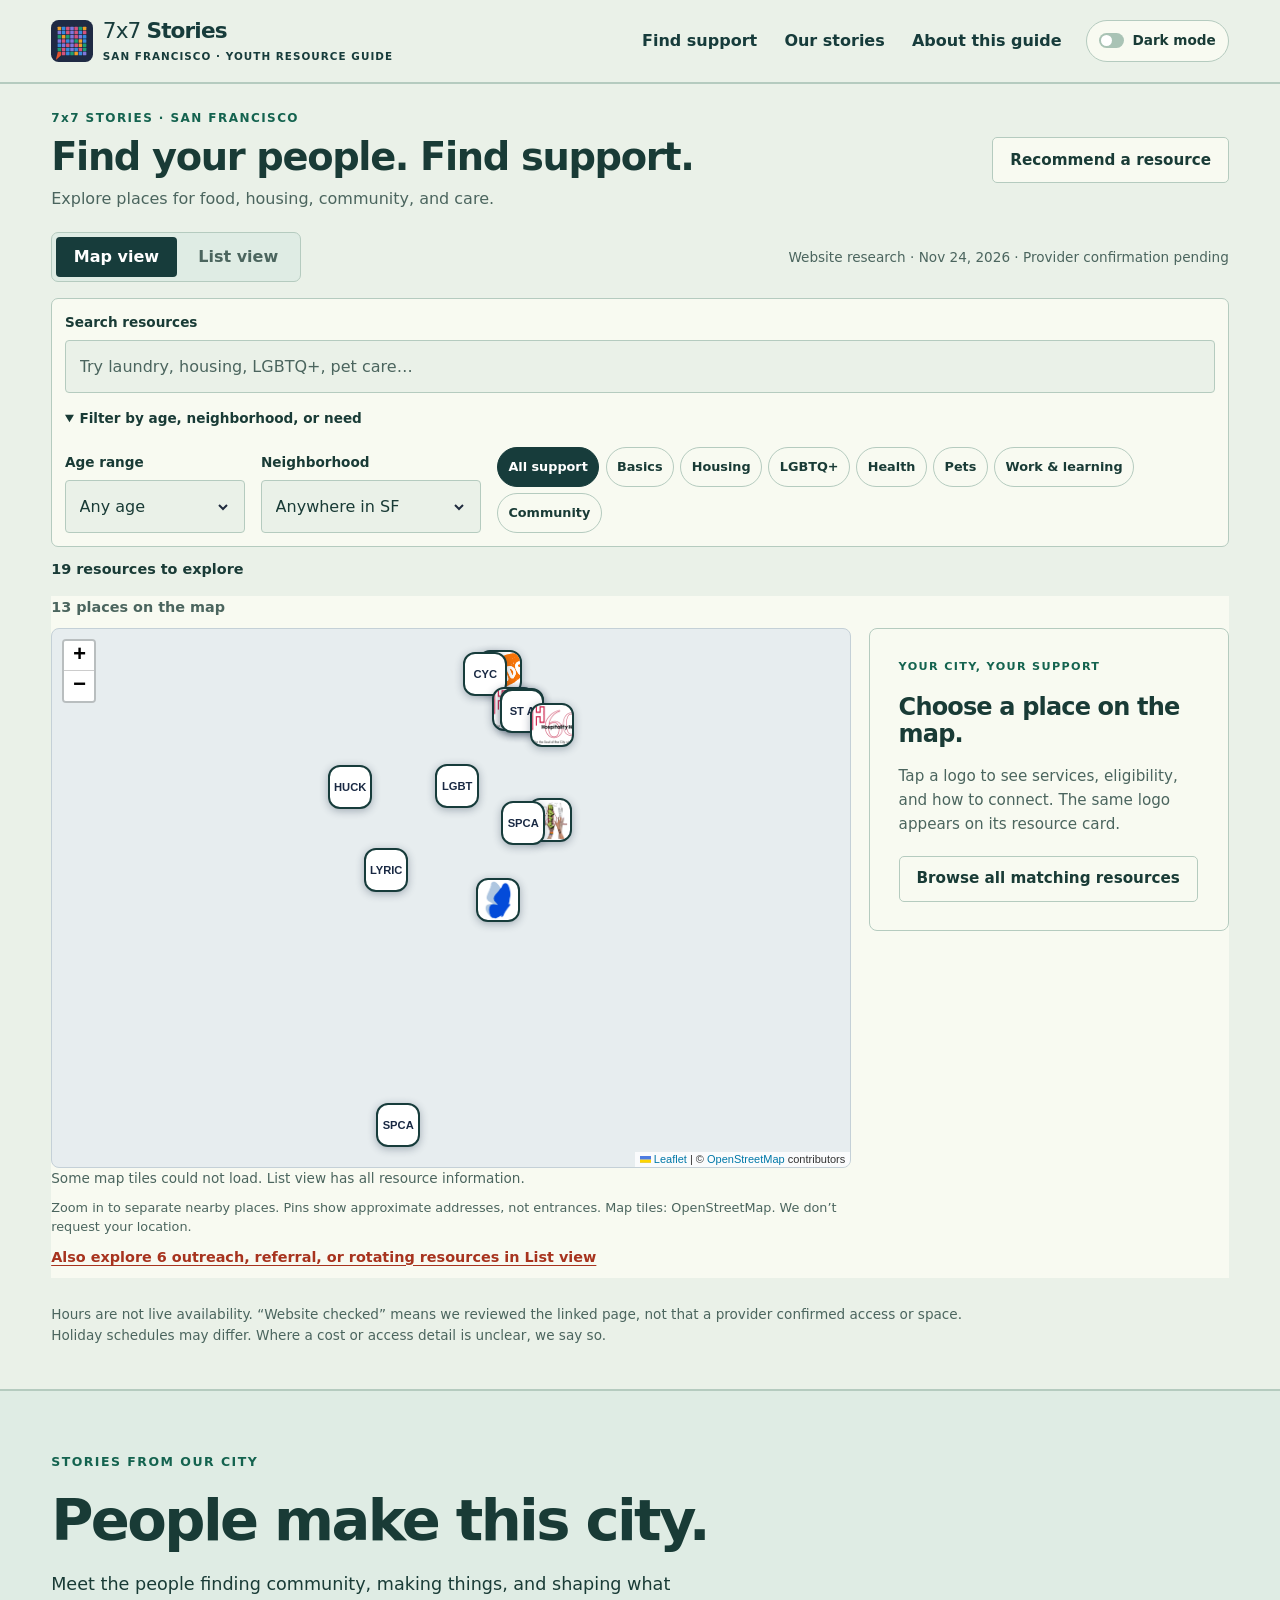
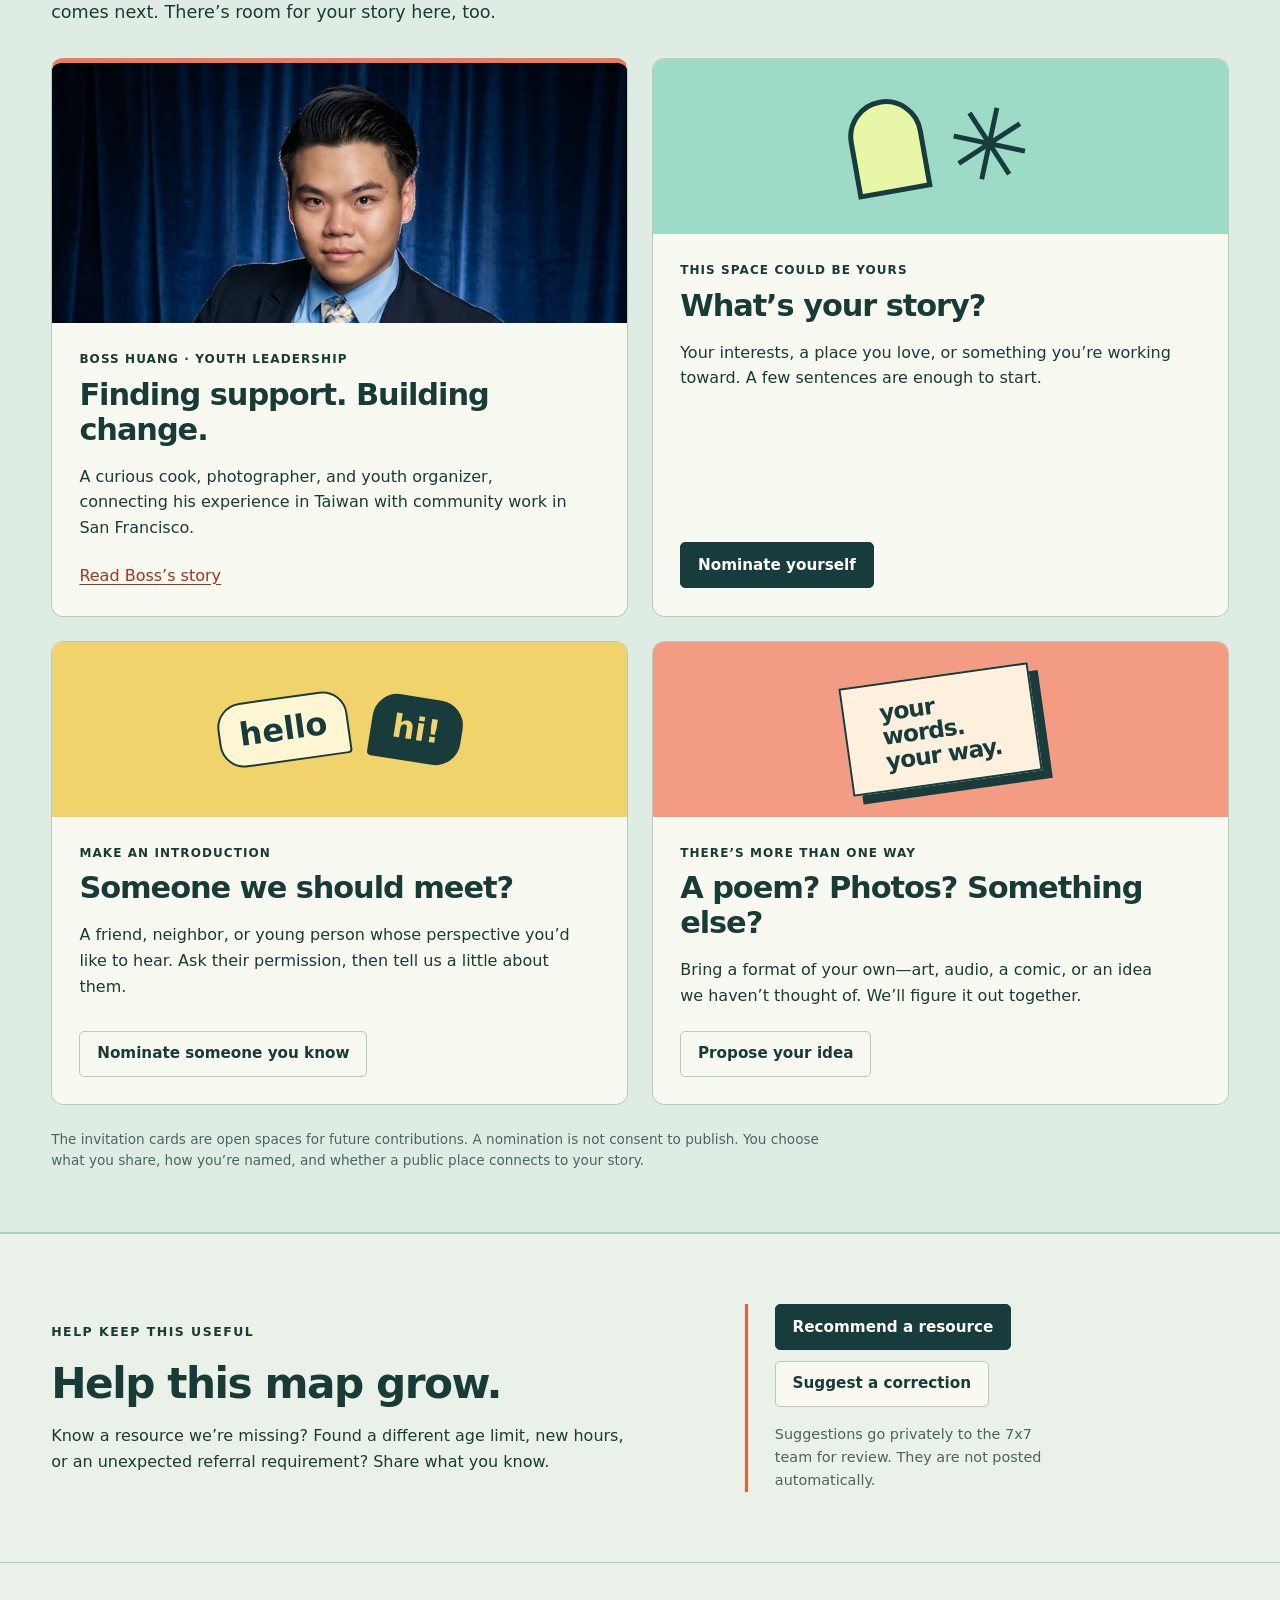
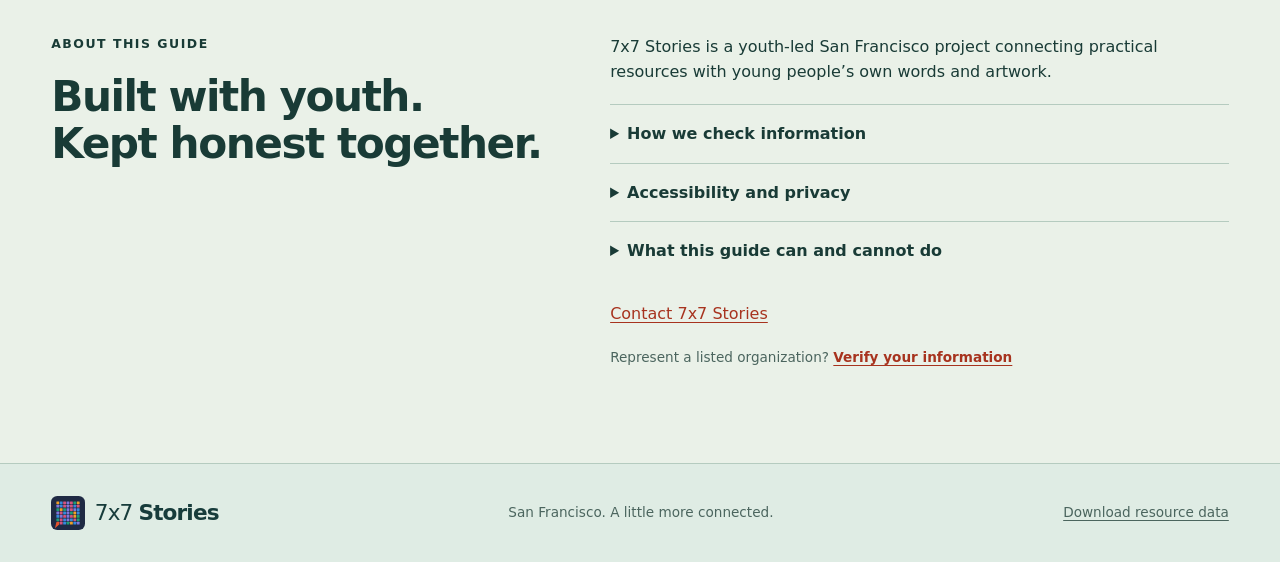
==== commit 477134ff: "Publish Boss profile, invite new stories, and add light and dark themes" ====
--- a/index.html
+++ b/index.html
@@ -10,13 +10,15 @@
   <link rel="stylesheet" href="assets/leaflet/leaflet.css">
   <link rel="stylesheet" href="style.css?v=474f81cecf57">
   <script src="assets/leaflet/leaflet.js" defer></script>
-  <script src="app.js?v=78761cb08369" defer></script>
+  <link rel="stylesheet" href="theme.css?v=ca0a4fb6cbe6">
+  <script src="theme.js?v=5d328eca664b"></script>
+  <script src="app.js?v=ba7d6b937159" defer></script>
 </head>
 <body>
   <a class="skip" href="#resources">Skip to resources</a>
   <header class="site-header">
     <a class="brand" href="#top" aria-label="7x7 Stories home"><img src="assets/mark.svg" alt="" width="42" height="42"><span>7x7 <b>Stories</b><small>SAN FRANCISCO · YOUTH RESOURCE GUIDE</small></span></a>
-    <nav aria-label="Main navigation"><a href="#resources">Find support</a><a href="#stories">Our stories</a><a href="#about">About this guide</a></nav>
+    <nav aria-label="Main navigation"><a href="#resources">Find support</a><a href="#stories">Our stories</a><a href="#about">About this guide</a></nav><button class="theme-toggle" type="button" aria-pressed="false"><span class="theme-indicator" aria-hidden="true"></span>Dark mode</button>
   </header>
   <main id="top">
     <section id="resources" class="resources section" aria-labelledby="resource-heading">
@@ -39,12 +41,18 @@
       </div>
       <p class="directory-footnote">Hours are not live availability. “Website checked” means we reviewed the linked page, not that a provider confirmed access or space. Holiday schedules may differ. Where a cost or access detail is unclear, we say so.</p>
     </section>
-    <section id="stories" class="stories section" aria-labelledby="stories-heading">
-      <div class="story-art" aria-hidden="true"><div class="paper one">7x7<br><span>STORIES</span></div><div class="paper two"><span>YOUR CITY.<br>YOUR WORDS.</span></div></div>
-      <div class="story-copy"><p class="eyebrow">THE FIRST ISSUE IS STILL TO COME</p><h2 id="stories-heading">There’s a place<br>for your story here.</h2><p>We haven’t published any youth stories yet. We’re inviting SF youth to help shape our first digital zine.</p><p>Share writing, art, a voice note, or an idea about a place or community that’s helped you. You choose what to share, how you’re named, and whether your story connects to a location.</p><div class="button-row"><button class="button primary" data-nominate="self">Nominate yourself</button><button class="button secondary" data-nominate="other">Nominate someone you know</button></div><p class="small-note">Use a few guided prompts or propose your own idea. We’ll follow up by email. A nomination is not consent to publish. You can use this guide without sharing a story.</p></div>
+    <section id="stories" class="stories story-collection section" aria-labelledby="stories-heading">
+      <div class="collection-heading"><p class="eyebrow">STORIES FROM OUR CITY</p><h2 id="stories-heading">People make this city.</h2><p>Meet the people finding community, making things, and shaping what comes next. There’s room for your story here, too.</p></div>
+      <div class="story-grid">
+        <article class="story-card published-story"><a class="story-card-image" href="stories/boss-huang/" tabindex="-1" aria-hidden="true"><img src="assets/stories/boss/portrait.jpg" alt="" width="864" height="1208" loading="lazy"></a><div class="story-card-copy"><p class="story-kicker">BOSS HUANG · YOUTH LEADERSHIP</p><h3><a href="stories/boss-huang/">Finding support. Building change.</a></h3><p>A curious cook, photographer, and youth organizer, connecting his experience in Taiwan with community work in San Francisco.</p><a class="text-link" href="stories/boss-huang/" aria-label="Read Boss Huang’s story">Read Boss’s story</a></div></article>
+        <article class="story-card invitation-card invitation-mint"><div class="invitation-art" aria-hidden="true"><span class="art-window"></span><span class="art-star">✳</span></div><div class="story-card-copy"><p class="story-kicker">THIS SPACE COULD BE YOURS</p><h3>What’s your story?</h3><p>Your interests, a place you love, or something you’re working toward. A few sentences are enough to start.</p><button class="button primary" data-nominate="self">Nominate yourself</button></div></article>
+        <article class="story-card invitation-card invitation-yellow"><div class="invitation-art" aria-hidden="true"><span class="art-dialogue">hello</span><span class="art-dialogue second">hi!</span></div><div class="story-card-copy"><p class="story-kicker">MAKE AN INTRODUCTION</p><h3>Someone we should meet?</h3><p>A friend, neighbor, or young person whose perspective you’d like to hear. Ask their permission, then tell us a little about them.</p><button class="button secondary" data-nominate="other">Nominate someone you know</button></div></article>
+        <article class="story-card invitation-card invitation-coral"><div class="invitation-art" aria-hidden="true"><span class="art-sheet">your<br>words.<br>your way.</span></div><div class="story-card-copy"><p class="story-kicker">THERE’S MORE THAN ONE WAY</p><h3>A poem? Photos? Something else?</h3><p>Bring a format of your own—art, audio, a comic, or an idea we haven’t thought of. We’ll figure it out together.</p><button class="button secondary" data-nominate="self" data-story-approach="proposal">Propose your idea</button></div></article>
+      </div>
+      <p class="small-note collection-note">The invitation cards are open spaces for future contributions. A nomination is not consent to publish. You choose what you share, how you’re named, and whether a public place connects to your story.</p>
     </section>
     <section id="feedback" class="feedback section" aria-labelledby="feedback-heading"><div><p class="eyebrow">HELP KEEP THIS USEFUL</p><h2 id="feedback-heading">Help this map grow.</h2><p>Know a resource we’re missing? Found a different age limit, new hours, or an unexpected referral requirement? Share what you know.</p></div><div class="feedback-action"><div class="button-row"><button class="button primary" data-contact="addition">Recommend a resource</button><button class="button secondary" data-feedback="general">Suggest a correction</button></div><p>Suggestions go privately to the 7x7 team for review. They are not posted automatically.</p></div></section>
-    <section id="about" class="about section" aria-labelledby="about-heading"><div><p class="eyebrow">ABOUT THIS GUIDE</p><h2 id="about-heading">Built with youth.<br>Kept honest together.</h2></div><div><p>7x7 Stories is a youth-led San Francisco project connecting practical resources with young people’s own words and artwork.</p><details><summary>How we check information</summary><p>Each listing links to the sources we used and shows when we last checked them. We prioritize provider websites. When pages conflict or leave a detail out, we flag it rather than guess. These first listings are based on online research, not phone or in-person verification.</p><p>To report a change, include the resource, what was different, and when you noticed it. We’ll review the suggestion and seek confirmation before editing the listing. Organizations can request a listing review below. We confirm the sender’s connection to the provider before marking information as provider-confirmed.</p></details><details><summary>Accessibility and privacy</summary><p>The text directory contains the same resource details as the map. Please tell us if anything is hard to use. We do not collect device location, require accounts, or run advertising analytics.</p><p>Recommendation, correction, verification, and nomination forms prepare an email in your own email app; nothing is submitted until you send it. Do not include medical records, immigration documents, a home address, or another person’s private details. The map uses OpenStreetMap; the website is hosted on GitHub Pages. Those services may receive ordinary connection data such as your IP address.</p></details><details><summary>What this guide can and cannot do</summary><p>We’re a directory and storytelling project, not a service provider. We cannot reserve beds, confirm real-time availability, or determine your eligibility. Contact a provider directly for support. The 7x7 inbox is for stories and guide updates and is not monitored for urgent help.</p></details><a class="text-link" href="mailto:7x7storiessf@gmail.com">Contact 7x7 Stories</a><p class="provider-route">Represent a listed organization? <button class="text-button" data-contact="verify">Verify your information</button></p></div></section>
+    <section id="about" class="about section" aria-labelledby="about-heading"><div><p class="eyebrow">ABOUT THIS GUIDE</p><h2 id="about-heading">Built with youth.<br>Kept honest together.</h2></div><div><p>7x7 Stories is a youth-led San Francisco project connecting practical resources with young people’s own words and artwork.</p><details><summary>How we check information</summary><p>Each listing links to the sources we used and shows when we last checked them. We prioritize provider websites. When pages conflict or leave a detail out, we flag it rather than guess. These first listings are based on online research, not phone or in-person verification.</p><p>To report a change, include the resource, what was different, and when you noticed it. We’ll review the suggestion and seek confirmation before editing the listing. Organizations can request a listing review below. We confirm the sender’s connection to the provider before marking information as provider-confirmed.</p></details><details><summary>Accessibility and privacy</summary><p>The text directory contains the same resource details as the map. Please tell us if anything is hard to use. We do not collect device location, require accounts, or run advertising analytics.</p><p>Recommendation, correction, verification, and nomination forms prepare an email in your own email app; nothing is submitted until you send it. Do not include medical records, immigration documents, a home address, or another person’s private details. Your appearance preference is saved only on this device. The map uses OpenStreetMap; the website is hosted on GitHub Pages. Those services may receive ordinary connection data such as your IP address.</p></details><details><summary>What this guide can and cannot do</summary><p>We’re a directory and storytelling project, not a service provider. We cannot reserve beds, confirm real-time availability, or determine your eligibility. Contact a provider directly for support. The 7x7 inbox is for stories and guide updates and is not monitored for urgent help.</p></details><a class="text-link" href="mailto:7x7storiessf@gmail.com">Contact 7x7 Stories</a><p class="provider-route">Represent a listed organization? <button class="text-button" data-contact="verify">Verify your information</button></p></div></section>
   </main>
   <footer><a class="brand footer-brand" href="#top"><img src="assets/mark.svg" width="34" height="34" alt=""><span>7x7 <b>Stories</b></span></a><p>San Francisco. A little more connected.</p><a href="data/resources.json" download>Download resource data</a></footer>
   <dialog id="contact-dialog" aria-labelledby="dialog-title"><div class="dialog-top"><p class="eyebrow" id="dialog-eyebrow"></p><button id="close-dialog" aria-label="Close dialog" class="close-button">×</button></div><h2 id="dialog-title"></h2><p id="dialog-intro"></p><form id="contact-form"><div id="dialog-fields"></div><p class="small-note">This opens a draft in your email app. Nothing is sent or published automatically. No email app? Copy the message and send it to <strong>7x7storiessf@gmail.com</strong>.</p><div class="button-row"><button class="button primary" type="submit">Open email draft</button><button class="button secondary" type="button" id="copy-message">Copy email text</button></div><p id="email-status" role="status" aria-live="polite"></p><div id="manual-message" hidden><label for="prepared-message">Your prepared message</label><textarea id="prepared-message" rows="8" readonly></textarea></div></form></dialog>
--- a/theme.css
+++ b/theme.css
@@ -0,0 +1,9 @@
+/* Shared color and story collection styles. */
+:root{--paper:#eaf1e8;--subtle:#dfece4;--ink:#193b36;--navy:#173c3b;--muted:#4b655e;--line:#b5cbbf;--teal:#14634f;--orange:#a7331e;--peach:#f9e1d1;--panel:#f8faf1;--accent:#bbef73;color-scheme:light}
+:root[data-theme=dark]{--paper:#101f2b;--subtle:#1a303c;--ink:#edf5ec;--navy:#dcefe7;--muted:#b6cbd0;--line:#49616a;--teal:#9bdfbd;--orange:#ffb49c;--peach:#342c32;--panel:#182b38;--accent:#bbef73;color-scheme:dark}
+body,.story-page{background:var(--paper);color:var(--ink)}.site-header{background:var(--paper);border-bottom:2px solid var(--line);gap:1.5rem}.site-header nav{margin-left:auto}.theme-toggle{display:inline-flex;align-items:center;justify-content:center;gap:.55rem;min-height:42px;white-space:nowrap;padding:.45rem .75rem;border:1px solid var(--line);border-radius:999px;background:var(--panel);color:var(--ink);font-size:.85rem;font-weight:650;line-height:1.3;flex-shrink:0}.theme-indicator{width:25px;height:15px;border-radius:999px;background:#a9c3b5;position:relative}.theme-indicator::after{content:"";position:absolute;width:11px;height:11px;left:2px;top:2px;border-radius:50%;background:#fff}.theme-toggle[aria-pressed=true] .theme-indicator{background:var(--accent)}.theme-toggle[aria-pressed=true] .theme-indicator::after{left:12px;background:#102527}
+.filters,.map-welcome,.map-panel,.resource-card,.empty-results,dialog{background:var(--panel)}input,select,textarea{background-color:var(--paper);color:var(--ink);border-color:var(--line)}input::placeholder,textarea::placeholder{color:var(--muted);opacity:1}.resource-card .summary,.resource-meta,.checked,.directory-footnote,.tag,.map-privacy,.small-note{color:var(--muted)}.resource-card .quick-facts{border-left-color:var(--line)}.card-actions{background:var(--subtle)}.card-actions button,.text-button{color:var(--orange)}.chip,.button.secondary{background:var(--panel);color:var(--ink);border-color:var(--line)}.button.primary,.chip[aria-pressed=true],.view-button[aria-pressed=true]{background:#173c3b;color:#fff;border-color:#173c3b}.provider-badge{color:#192943}.provider-initials{color:#192943}.age-badge{background:#d3eadb;color:#174e3e}.tag,.view-options{background:var(--subtle)}.detail-note{color:var(--ink);background:var(--peach)}footer{background:var(--subtle)}.close-button{background:var(--subtle);color:var(--ink)}.leaflet-popup-content,.leaflet-tooltip{color:#192943}.collection-heading{max-width:700px}.collection-heading h2{font-size:clamp(2.3rem,4.5vw,4rem);letter-spacing:-.045em}.collection-heading>p:last-child{font-size:1.1rem;margin-top:1rem;max-width:57ch}.story-collection.stories{display:block;max-width:none;background:var(--subtle);border-top:2px solid var(--line);border-bottom:2px solid var(--line);padding:3.8rem max(4vw,calc((100vw - 1320px)/2))}.story-collection .eyebrow{color:var(--teal)}.story-grid{display:grid;grid-template-columns:repeat(2,minmax(0,1fr));gap:1.5rem;margin-top:2rem;max-width:1320px}.story-card{border:1px solid var(--line);border-radius:12px;overflow:hidden;background:var(--panel);display:flex;flex-direction:column;min-width:0}.story-card-image{display:block;overflow:hidden;background:#142a40;height:260px}.story-card-image img{width:100%;height:100%;object-fit:cover;object-position:center top;display:block}.story-card-copy{padding:1.7rem;display:flex;flex-direction:column;align-items:start;flex:1}.story-card-copy h3{font-size:1.9rem;line-height:1.15;margin:.6rem 0 1rem}.story-card-copy h3 a{color:inherit;text-decoration:none}.story-card-copy h3 a:hover{text-decoration:underline}.story-card-copy>p:not(.story-kicker){margin:0 0 1.4rem;max-width:49ch}.story-card-copy .text-link,.story-card-copy .button{margin-top:auto}.story-kicker{font-size:.75rem;letter-spacing:.09em;font-weight:750;line-height:1.5}.published-story{border-top:5px solid #ee7859}.invitation-art{height:175px;display:flex;align-items:center;justify-content:center;gap:1.4rem;overflow:hidden;position:relative;color:#173c3b}.invitation-mint .invitation-art{background:#9ddbc6}.invitation-yellow .invitation-art{background:#f1d36b}.invitation-coral .invitation-art{background:#f39c83}.art-window{display:block;width:75px;height:95px;border:5px solid #173c3b;border-radius:40px 40px 0 0;transform:rotate(-10deg);background:#e8f6a8}.art-star{font-size:100px;line-height:1;transform:rotate(12deg)}.art-dialogue{font-size:2rem;font-weight:750;background:#fff7d4;padding:.3rem 1.2rem;border:2px solid #173c3b;border-radius:25px 25px 4px 25px;transform:rotate(-8deg)}.art-dialogue.second{transform:rotate(9deg);background:#173c3b;color:#f1d36b;border-radius:25px 25px 25px 4px}.art-sheet{font-size:1.45rem;line-height:1.05;letter-spacing:-.04em;font-weight:800;display:block;padding:1rem 2.2rem;background:#fef0dc;transform:rotate(-8deg);border:2px solid #173c3b;box-shadow:9px 9px 0 #173c3b}.collection-note{max-width:90ch;margin-top:1.5rem}.story-page header{background:var(--paper);border-color:var(--line);max-width:none;padding-left:max(5vw,calc((100vw - 1240px)/2));padding-right:max(5vw,calc((100vw - 1240px)/2))}.story-page header nav{margin-left:auto}.story-page .brand,.story-page nav a{color:var(--ink)}.story-page .cover{border:1px solid var(--line);border-radius:12px;background:#192e3f}.story-page .cover h1{color:#f4f6ed}.story-page .cover .eyebrow{color:#b5ec9d}.story-page .chapter{color:var(--teal)}.story-page .invitation,.story-page .about-boss{background:var(--subtle)}.story-page .cover-photo figcaption{color:#fff}.story-page .place,.story-page .documentary figcaption{border-color:var(--line)}.story-page .place .area{color:var(--teal)}.story-page .button.secondary{background:var(--panel);color:var(--ink);border-color:var(--line)}.story-page .button:not(.secondary){background:#173c3b;color:white;border-color:#173c3b}
+[data-theme=dark] .button.primary,[data-theme=dark] .chip[aria-pressed=true],[data-theme=dark] .view-button[aria-pressed=true],[data-theme=dark] .story-page .button:not(.secondary){background:var(--accent);color:#132c26;border-color:var(--accent)}[data-theme=dark] .age-badge{background:#254d43;color:#c4eed6}[data-theme=dark] .leaflet-tile-pane{filter:brightness(.8) saturate(.8)}[data-theme=dark] select{background-image:url("data:image/svg+xml,%3Csvg xmlns='http://www.w3.org/2000/svg' width='16' height='16' fill='none' stroke='%23edf5ec' stroke-width='2'%3E%3Cpath d='m4 6 4 4 4-4'/%3E%3C/svg%3E")}[data-theme=dark] .story-page .cover{background:#1c3442}
+@media(max-width:950px){.site-header{gap:.7rem}.site-header nav{gap:.9rem}.theme-toggle{font-size:.8rem;padding:.4rem .6rem}.story-page header{flex-wrap:wrap}.story-page header nav{margin-left:auto;gap:1rem}.story-page .theme-toggle{margin-left:auto}}
+@media(max-width:650px){.site-header nav{order:3;width:100%;margin-left:0}.site-header>.theme-toggle{margin-left:auto}.story-grid{grid-template-columns:1fr;gap:1.2rem}.story-collection.stories{padding:2.8rem 5vw}.story-card-copy{padding:1.3rem}.story-card-copy h3{font-size:1.65rem}.story-card-image{height:250px}.invitation-art{height:140px}.story-page header nav{order:3;width:100%;justify-content:space-between;font-size:.8rem}.story-page .cover{border-radius:8px}.story-page .cover-copy{padding:1.5rem}}
+@media print{.theme-toggle{display:none!important}:root,:root[data-theme=dark]{--paper:white;--subtle:white;--panel:white;--ink:#192943;--navy:#192943;--muted:#465766;--line:#b0b8bf;--teal:#176653;--orange:#99321a;color-scheme:light}body,.story-page{background:white}.story-page .cover{background:white}.story-page .cover h1{color:#192943}.invitation-art{display:none}.story-grid{display:block}.story-card{break-inside:avoid;margin:1rem 0}.story-card-image{height:160px}}
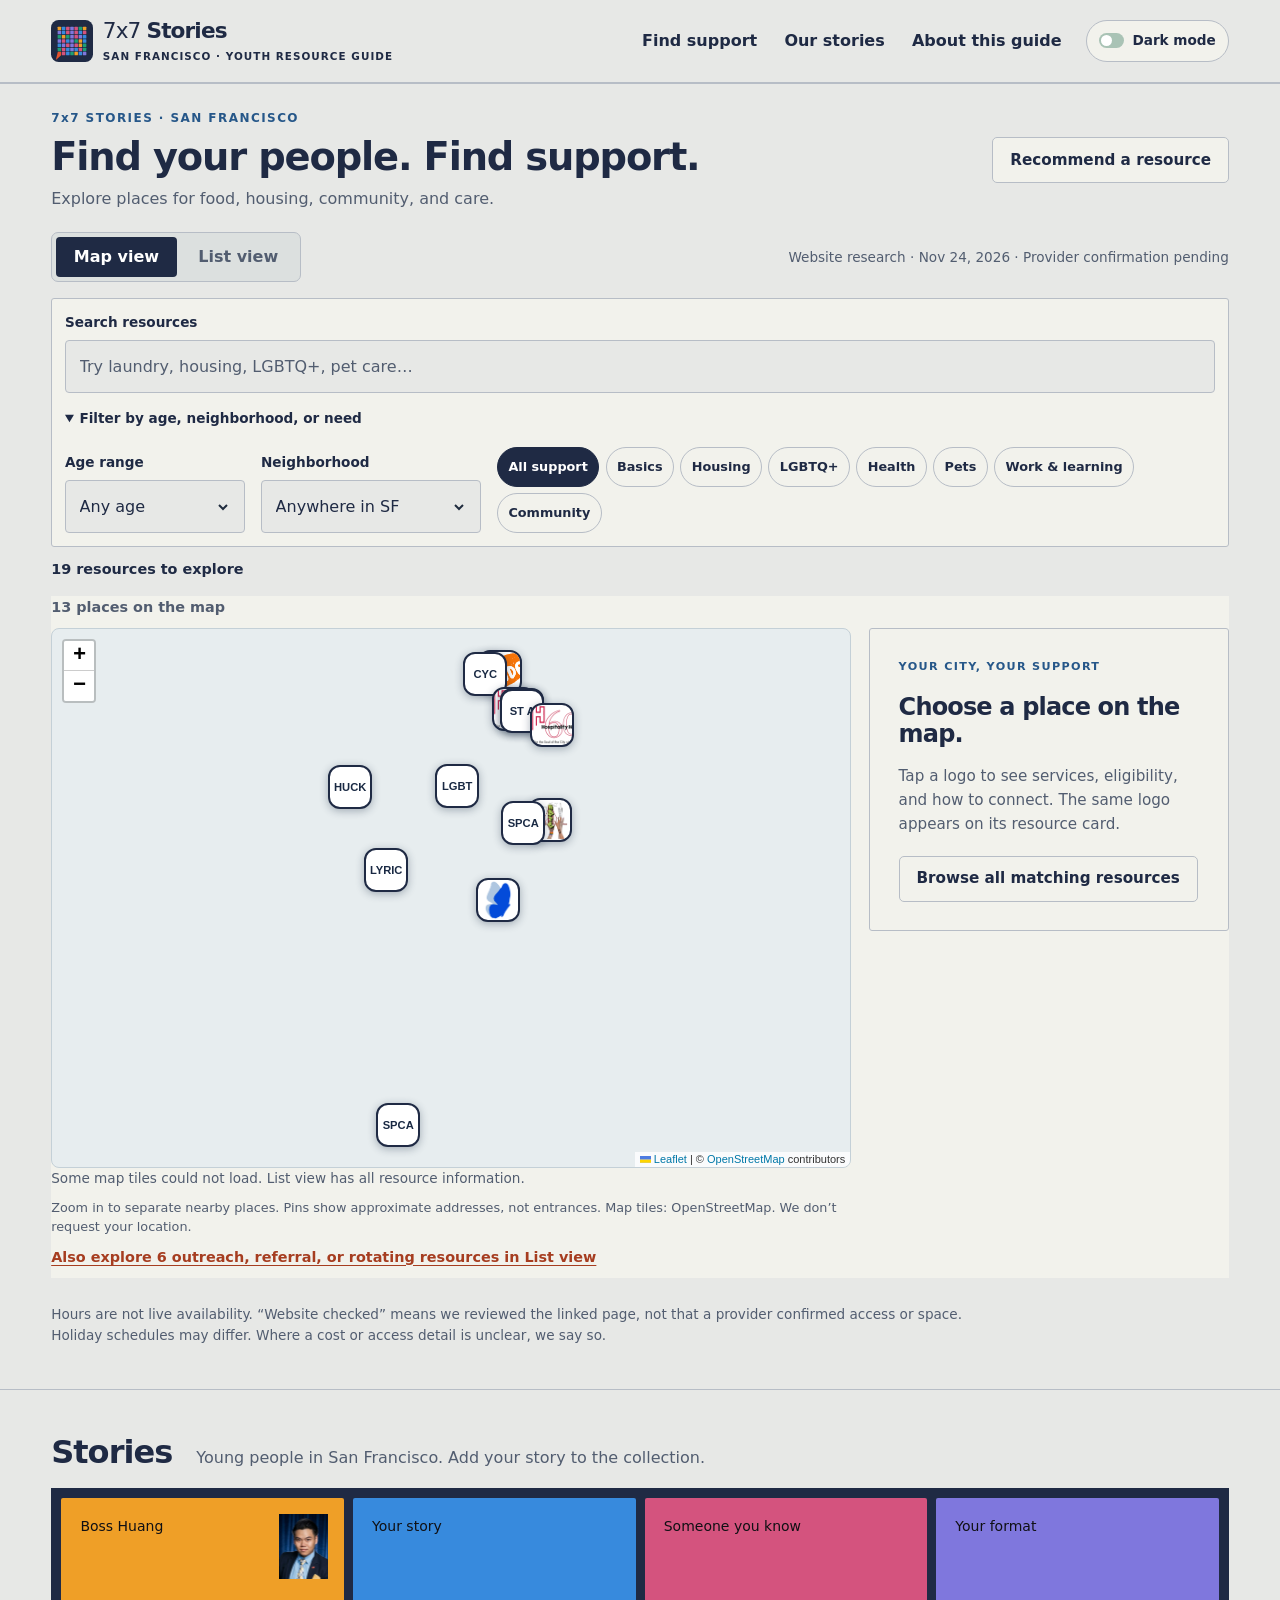
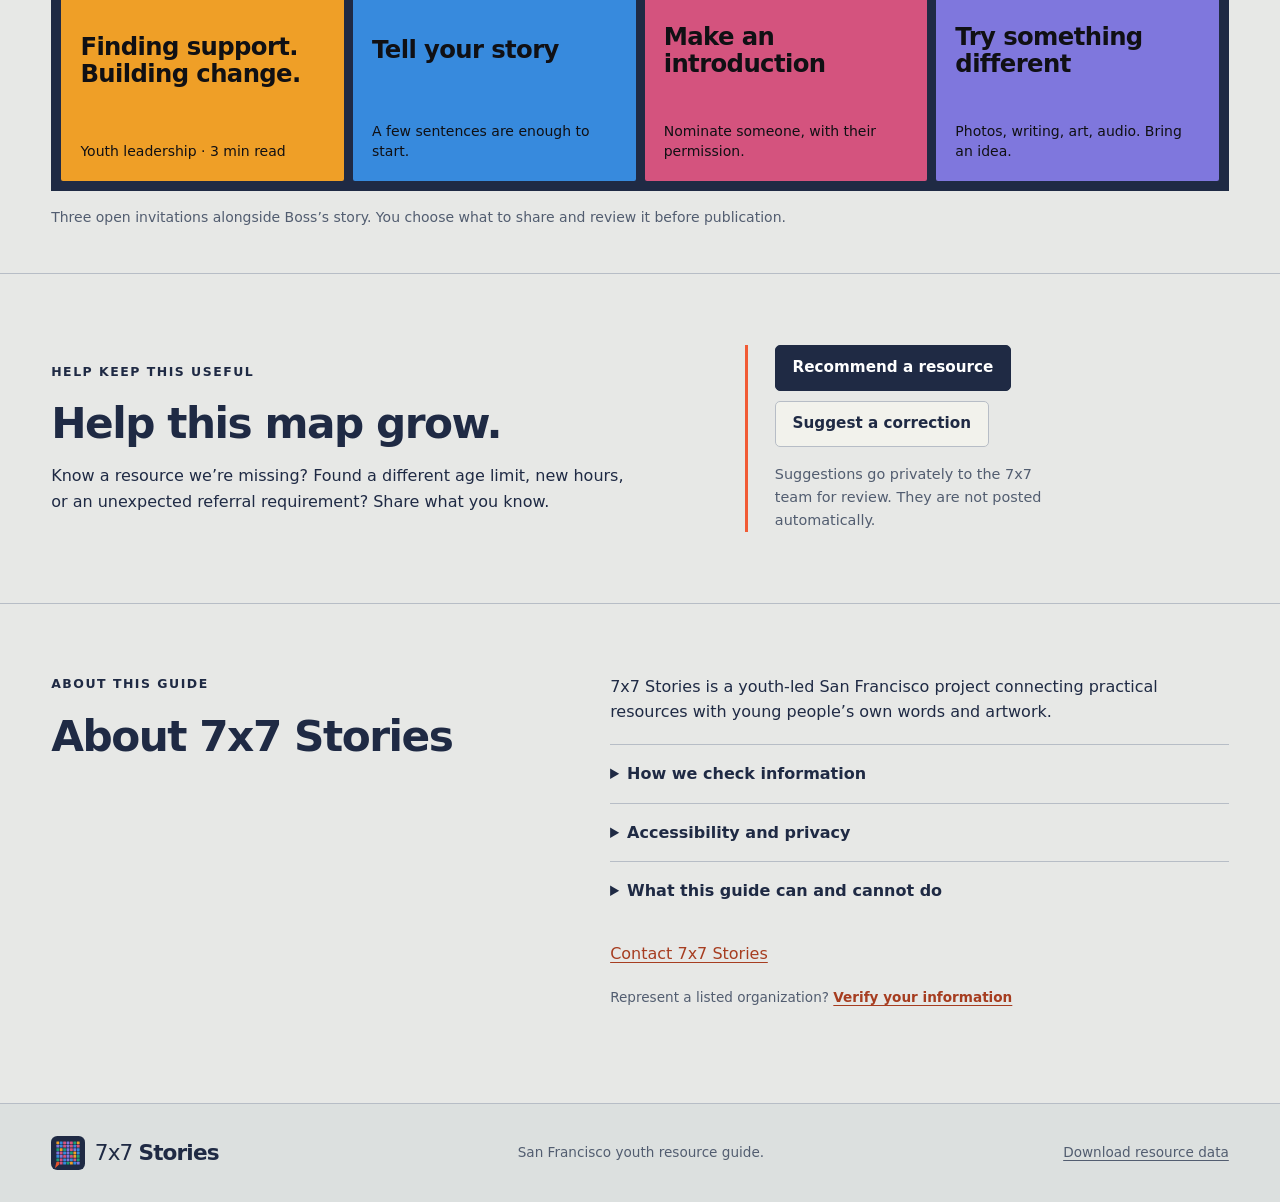
==== commit 4756fe6f: "Use compact story tiles in the original mural logo colors" ====
--- a/index.html
+++ b/index.html
@@ -10,7 +10,7 @@
   <link rel="stylesheet" href="assets/leaflet/leaflet.css">
   <link rel="stylesheet" href="style.css?v=474f81cecf57">
   <script src="assets/leaflet/leaflet.js" defer></script>
-  <link rel="stylesheet" href="theme.css?v=ca0a4fb6cbe6">
+  <link rel="stylesheet" href="theme.css?v=f44aa53bf625">
   <script src="theme.js?v=5d328eca664b"></script>
   <script src="app.js?v=ba7d6b937159" defer></script>
 </head>
@@ -42,19 +42,19 @@
       <p class="directory-footnote">Hours are not live availability. “Website checked” means we reviewed the linked page, not that a provider confirmed access or space. Holiday schedules may differ. Where a cost or access detail is unclear, we say so.</p>
     </section>
     <section id="stories" class="stories story-collection section" aria-labelledby="stories-heading">
-      <div class="collection-heading"><p class="eyebrow">STORIES FROM OUR CITY</p><h2 id="stories-heading">People make this city.</h2><p>Meet the people finding community, making things, and shaping what comes next. There’s room for your story here, too.</p></div>
-      <div class="story-grid">
-        <article class="story-card published-story"><a class="story-card-image" href="stories/boss-huang/" tabindex="-1" aria-hidden="true"><img src="assets/stories/boss/portrait.jpg" alt="" width="864" height="1208" loading="lazy"></a><div class="story-card-copy"><p class="story-kicker">BOSS HUANG · YOUTH LEADERSHIP</p><h3><a href="stories/boss-huang/">Finding support. Building change.</a></h3><p>A curious cook, photographer, and youth organizer, connecting his experience in Taiwan with community work in San Francisco.</p><a class="text-link" href="stories/boss-huang/" aria-label="Read Boss Huang’s story">Read Boss’s story</a></div></article>
-        <article class="story-card invitation-card invitation-mint"><div class="invitation-art" aria-hidden="true"><span class="art-window"></span><span class="art-star">✳</span></div><div class="story-card-copy"><p class="story-kicker">THIS SPACE COULD BE YOURS</p><h3>What’s your story?</h3><p>Your interests, a place you love, or something you’re working toward. A few sentences are enough to start.</p><button class="button primary" data-nominate="self">Nominate yourself</button></div></article>
-        <article class="story-card invitation-card invitation-yellow"><div class="invitation-art" aria-hidden="true"><span class="art-dialogue">hello</span><span class="art-dialogue second">hi!</span></div><div class="story-card-copy"><p class="story-kicker">MAKE AN INTRODUCTION</p><h3>Someone we should meet?</h3><p>A friend, neighbor, or young person whose perspective you’d like to hear. Ask their permission, then tell us a little about them.</p><button class="button secondary" data-nominate="other">Nominate someone you know</button></div></article>
-        <article class="story-card invitation-card invitation-coral"><div class="invitation-art" aria-hidden="true"><span class="art-sheet">your<br>words.<br>your way.</span></div><div class="story-card-copy"><p class="story-kicker">THERE’S MORE THAN ONE WAY</p><h3>A poem? Photos? Something else?</h3><p>Bring a format of your own—art, audio, a comic, or an idea we haven’t thought of. We’ll figure it out together.</p><button class="button secondary" data-nominate="self" data-story-approach="proposal">Propose your idea</button></div></article>
+      <div class="collection-heading"><h2 id="stories-heading">Stories</h2><p>Young people in San Francisco. Add your story to the collection.</p></div>
+      <div class="story-grid" aria-label="7x7 story tiles">
+        <article class="story-card published-story tile-amber"><span class="tile-person">Boss Huang</span><span class="tile-photo" aria-hidden="true"><img class="tile-portrait" src="assets/stories/boss/portrait.jpg" alt="" width="864" height="1208" loading="lazy"></span><h3><a href="stories/boss-huang/" aria-label="Read Boss Huang’s story">Finding support.<br>Building change.</a></h3><p class="tile-meta">Youth leadership · 3 min read</p></article>
+        <article class="story-card invitation-card tile-blue"><span class="tile-person">Your story</span><h3><button type="button" data-nominate="self">Tell your story</button></h3><p>A few sentences are enough to start.</p></article>
+        <article class="story-card invitation-card tile-pink"><span class="tile-person">Someone you know</span><h3><button type="button" data-nominate="other">Make an introduction</button></h3><p>Nominate someone, with their permission.</p></article>
+        <article class="story-card invitation-card tile-purple"><span class="tile-person">Your format</span><h3><button type="button" data-nominate="self" data-story-approach="proposal">Try something different</button></h3><p>Photos, writing, art, audio. Bring an idea.</p></article>
       </div>
-      <p class="small-note collection-note">The invitation cards are open spaces for future contributions. A nomination is not consent to publish. You choose what you share, how you’re named, and whether a public place connects to your story.</p>
+      <p class="small-note collection-note">Three open invitations alongside Boss’s story. You choose what to share and review it before publication.</p>
     </section>
     <section id="feedback" class="feedback section" aria-labelledby="feedback-heading"><div><p class="eyebrow">HELP KEEP THIS USEFUL</p><h2 id="feedback-heading">Help this map grow.</h2><p>Know a resource we’re missing? Found a different age limit, new hours, or an unexpected referral requirement? Share what you know.</p></div><div class="feedback-action"><div class="button-row"><button class="button primary" data-contact="addition">Recommend a resource</button><button class="button secondary" data-feedback="general">Suggest a correction</button></div><p>Suggestions go privately to the 7x7 team for review. They are not posted automatically.</p></div></section>
-    <section id="about" class="about section" aria-labelledby="about-heading"><div><p class="eyebrow">ABOUT THIS GUIDE</p><h2 id="about-heading">Built with youth.<br>Kept honest together.</h2></div><div><p>7x7 Stories is a youth-led San Francisco project connecting practical resources with young people’s own words and artwork.</p><details><summary>How we check information</summary><p>Each listing links to the sources we used and shows when we last checked them. We prioritize provider websites. When pages conflict or leave a detail out, we flag it rather than guess. These first listings are based on online research, not phone or in-person verification.</p><p>To report a change, include the resource, what was different, and when you noticed it. We’ll review the suggestion and seek confirmation before editing the listing. Organizations can request a listing review below. We confirm the sender’s connection to the provider before marking information as provider-confirmed.</p></details><details><summary>Accessibility and privacy</summary><p>The text directory contains the same resource details as the map. Please tell us if anything is hard to use. We do not collect device location, require accounts, or run advertising analytics.</p><p>Recommendation, correction, verification, and nomination forms prepare an email in your own email app; nothing is submitted until you send it. Do not include medical records, immigration documents, a home address, or another person’s private details. Your appearance preference is saved only on this device. The map uses OpenStreetMap; the website is hosted on GitHub Pages. Those services may receive ordinary connection data such as your IP address.</p></details><details><summary>What this guide can and cannot do</summary><p>We’re a directory and storytelling project, not a service provider. We cannot reserve beds, confirm real-time availability, or determine your eligibility. Contact a provider directly for support. The 7x7 inbox is for stories and guide updates and is not monitored for urgent help.</p></details><a class="text-link" href="mailto:7x7storiessf@gmail.com">Contact 7x7 Stories</a><p class="provider-route">Represent a listed organization? <button class="text-button" data-contact="verify">Verify your information</button></p></div></section>
+    <section id="about" class="about section" aria-labelledby="about-heading"><div><p class="eyebrow">ABOUT THIS GUIDE</p><h2 id="about-heading">About 7x7 Stories</h2></div><div><p>7x7 Stories is a youth-led San Francisco project connecting practical resources with young people’s own words and artwork.</p><details><summary>How we check information</summary><p>Each listing links to the sources we used and shows when we last checked them. We prioritize provider websites. When pages conflict or leave a detail out, we flag it rather than guess. These first listings are based on online research, not phone or in-person verification.</p><p>To report a change, include the resource, what was different, and when you noticed it. We’ll review the suggestion and seek confirmation before editing the listing. Organizations can request a listing review below. We confirm the sender’s connection to the provider before marking information as provider-confirmed.</p></details><details><summary>Accessibility and privacy</summary><p>The text directory contains the same resource details as the map. Please tell us if anything is hard to use. We do not collect device location, require accounts, or run advertising analytics.</p><p>Recommendation, correction, verification, and nomination forms prepare an email in your own email app; nothing is submitted until you send it. Do not include medical records, immigration documents, a home address, or another person’s private details. Your appearance preference is saved only on this device. The map uses OpenStreetMap; the website is hosted on GitHub Pages. Those services may receive ordinary connection data such as your IP address.</p></details><details><summary>What this guide can and cannot do</summary><p>We’re a directory and storytelling project, not a service provider. We cannot reserve beds, confirm real-time availability, or determine your eligibility. Contact a provider directly for support. The 7x7 inbox is for stories and guide updates and is not monitored for urgent help.</p></details><a class="text-link" href="mailto:7x7storiessf@gmail.com">Contact 7x7 Stories</a><p class="provider-route">Represent a listed organization? <button class="text-button" data-contact="verify">Verify your information</button></p></div></section>
   </main>
-  <footer><a class="brand footer-brand" href="#top"><img src="assets/mark.svg" width="34" height="34" alt=""><span>7x7 <b>Stories</b></span></a><p>San Francisco. A little more connected.</p><a href="data/resources.json" download>Download resource data</a></footer>
+  <footer><a class="brand footer-brand" href="#top"><img src="assets/mark.svg" width="34" height="34" alt=""><span>7x7 <b>Stories</b></span></a><p>San Francisco youth resource guide.</p><a href="data/resources.json" download>Download resource data</a></footer>
   <dialog id="contact-dialog" aria-labelledby="dialog-title"><div class="dialog-top"><p class="eyebrow" id="dialog-eyebrow"></p><button id="close-dialog" aria-label="Close dialog" class="close-button">×</button></div><h2 id="dialog-title"></h2><p id="dialog-intro"></p><form id="contact-form"><div id="dialog-fields"></div><p class="small-note">This opens a draft in your email app. Nothing is sent or published automatically. No email app? Copy the message and send it to <strong>7x7storiessf@gmail.com</strong>.</p><div class="button-row"><button class="button primary" type="submit">Open email draft</button><button class="button secondary" type="button" id="copy-message">Copy email text</button></div><p id="email-status" role="status" aria-live="polite"></p><div id="manual-message" hidden><label for="prepared-message">Your prepared message</label><textarea id="prepared-message" rows="8" readonly></textarea></div></form></dialog>
 </body>
 </html>
--- a/theme.css
+++ b/theme.css
@@ -1,9 +1,27 @@
 /* Shared color and story collection styles. */
-:root{--paper:#eaf1e8;--subtle:#dfece4;--ink:#193b36;--navy:#173c3b;--muted:#4b655e;--line:#b5cbbf;--teal:#14634f;--orange:#a7331e;--peach:#f9e1d1;--panel:#f8faf1;--accent:#bbef73;color-scheme:light}
-:root[data-theme=dark]{--paper:#101f2b;--subtle:#1a303c;--ink:#edf5ec;--navy:#dcefe7;--muted:#b6cbd0;--line:#49616a;--teal:#9bdfbd;--orange:#ffb49c;--peach:#342c32;--panel:#182b38;--accent:#bbef73;color-scheme:dark}
+:root{--paper:#e7e8e6;--subtle:#dce0df;--ink:#1f2a44;--navy:#1f2a44;--muted:#525d70;--line:#b7bdc6;--teal:#265789;--orange:#a63d20;--peach:#efdfd2;--panel:#f2f2ec;--accent:#EF9F27;color-scheme:light}
+:root[data-theme=dark]{--paper:#141b2a;--subtle:#1f2a3e;--ink:#f0f0e9;--navy:#e3e8f3;--muted:#bbc3d0;--line:#46536a;--teal:#93b7ee;--orange:#f4af8b;--peach:#342c32;--panel:#1c2639;--accent:#EF9F27;color-scheme:dark}
 body,.story-page{background:var(--paper);color:var(--ink)}.site-header{background:var(--paper);border-bottom:2px solid var(--line);gap:1.5rem}.site-header nav{margin-left:auto}.theme-toggle{display:inline-flex;align-items:center;justify-content:center;gap:.55rem;min-height:42px;white-space:nowrap;padding:.45rem .75rem;border:1px solid var(--line);border-radius:999px;background:var(--panel);color:var(--ink);font-size:.85rem;font-weight:650;line-height:1.3;flex-shrink:0}.theme-indicator{width:25px;height:15px;border-radius:999px;background:#a9c3b5;position:relative}.theme-indicator::after{content:"";position:absolute;width:11px;height:11px;left:2px;top:2px;border-radius:50%;background:#fff}.theme-toggle[aria-pressed=true] .theme-indicator{background:var(--accent)}.theme-toggle[aria-pressed=true] .theme-indicator::after{left:12px;background:#102527}
-.filters,.map-welcome,.map-panel,.resource-card,.empty-results,dialog{background:var(--panel)}input,select,textarea{background-color:var(--paper);color:var(--ink);border-color:var(--line)}input::placeholder,textarea::placeholder{color:var(--muted);opacity:1}.resource-card .summary,.resource-meta,.checked,.directory-footnote,.tag,.map-privacy,.small-note{color:var(--muted)}.resource-card .quick-facts{border-left-color:var(--line)}.card-actions{background:var(--subtle)}.card-actions button,.text-button{color:var(--orange)}.chip,.button.secondary{background:var(--panel);color:var(--ink);border-color:var(--line)}.button.primary,.chip[aria-pressed=true],.view-button[aria-pressed=true]{background:#173c3b;color:#fff;border-color:#173c3b}.provider-badge{color:#192943}.provider-initials{color:#192943}.age-badge{background:#d3eadb;color:#174e3e}.tag,.view-options{background:var(--subtle)}.detail-note{color:var(--ink);background:var(--peach)}footer{background:var(--subtle)}.close-button{background:var(--subtle);color:var(--ink)}.leaflet-popup-content,.leaflet-tooltip{color:#192943}.collection-heading{max-width:700px}.collection-heading h2{font-size:clamp(2.3rem,4.5vw,4rem);letter-spacing:-.045em}.collection-heading>p:last-child{font-size:1.1rem;margin-top:1rem;max-width:57ch}.story-collection.stories{display:block;max-width:none;background:var(--subtle);border-top:2px solid var(--line);border-bottom:2px solid var(--line);padding:3.8rem max(4vw,calc((100vw - 1320px)/2))}.story-collection .eyebrow{color:var(--teal)}.story-grid{display:grid;grid-template-columns:repeat(2,minmax(0,1fr));gap:1.5rem;margin-top:2rem;max-width:1320px}.story-card{border:1px solid var(--line);border-radius:12px;overflow:hidden;background:var(--panel);display:flex;flex-direction:column;min-width:0}.story-card-image{display:block;overflow:hidden;background:#142a40;height:260px}.story-card-image img{width:100%;height:100%;object-fit:cover;object-position:center top;display:block}.story-card-copy{padding:1.7rem;display:flex;flex-direction:column;align-items:start;flex:1}.story-card-copy h3{font-size:1.9rem;line-height:1.15;margin:.6rem 0 1rem}.story-card-copy h3 a{color:inherit;text-decoration:none}.story-card-copy h3 a:hover{text-decoration:underline}.story-card-copy>p:not(.story-kicker){margin:0 0 1.4rem;max-width:49ch}.story-card-copy .text-link,.story-card-copy .button{margin-top:auto}.story-kicker{font-size:.75rem;letter-spacing:.09em;font-weight:750;line-height:1.5}.published-story{border-top:5px solid #ee7859}.invitation-art{height:175px;display:flex;align-items:center;justify-content:center;gap:1.4rem;overflow:hidden;position:relative;color:#173c3b}.invitation-mint .invitation-art{background:#9ddbc6}.invitation-yellow .invitation-art{background:#f1d36b}.invitation-coral .invitation-art{background:#f39c83}.art-window{display:block;width:75px;height:95px;border:5px solid #173c3b;border-radius:40px 40px 0 0;transform:rotate(-10deg);background:#e8f6a8}.art-star{font-size:100px;line-height:1;transform:rotate(12deg)}.art-dialogue{font-size:2rem;font-weight:750;background:#fff7d4;padding:.3rem 1.2rem;border:2px solid #173c3b;border-radius:25px 25px 4px 25px;transform:rotate(-8deg)}.art-dialogue.second{transform:rotate(9deg);background:#173c3b;color:#f1d36b;border-radius:25px 25px 25px 4px}.art-sheet{font-size:1.45rem;line-height:1.05;letter-spacing:-.04em;font-weight:800;display:block;padding:1rem 2.2rem;background:#fef0dc;transform:rotate(-8deg);border:2px solid #173c3b;box-shadow:9px 9px 0 #173c3b}.collection-note{max-width:90ch;margin-top:1.5rem}.story-page header{background:var(--paper);border-color:var(--line);max-width:none;padding-left:max(5vw,calc((100vw - 1240px)/2));padding-right:max(5vw,calc((100vw - 1240px)/2))}.story-page header nav{margin-left:auto}.story-page .brand,.story-page nav a{color:var(--ink)}.story-page .cover{border:1px solid var(--line);border-radius:12px;background:#192e3f}.story-page .cover h1{color:#f4f6ed}.story-page .cover .eyebrow{color:#b5ec9d}.story-page .chapter{color:var(--teal)}.story-page .invitation,.story-page .about-boss{background:var(--subtle)}.story-page .cover-photo figcaption{color:#fff}.story-page .place,.story-page .documentary figcaption{border-color:var(--line)}.story-page .place .area{color:var(--teal)}.story-page .button.secondary{background:var(--panel);color:var(--ink);border-color:var(--line)}.story-page .button:not(.secondary){background:#173c3b;color:white;border-color:#173c3b}
-[data-theme=dark] .button.primary,[data-theme=dark] .chip[aria-pressed=true],[data-theme=dark] .view-button[aria-pressed=true],[data-theme=dark] .story-page .button:not(.secondary){background:var(--accent);color:#132c26;border-color:var(--accent)}[data-theme=dark] .age-badge{background:#254d43;color:#c4eed6}[data-theme=dark] .leaflet-tile-pane{filter:brightness(.8) saturate(.8)}[data-theme=dark] select{background-image:url("data:image/svg+xml,%3Csvg xmlns='http://www.w3.org/2000/svg' width='16' height='16' fill='none' stroke='%23edf5ec' stroke-width='2'%3E%3Cpath d='m4 6 4 4 4-4'/%3E%3C/svg%3E")}[data-theme=dark] .story-page .cover{background:#1c3442}
+.filters,.map-welcome,.map-panel,.resource-card,.empty-results,dialog{background:var(--panel)}input,select,textarea{background-color:var(--paper);color:var(--ink);border-color:var(--line)}input::placeholder,textarea::placeholder{color:var(--muted);opacity:1}.resource-card .summary,.resource-meta,.checked,.directory-footnote,.tag,.map-privacy,.small-note{color:var(--muted)}.resource-card .quick-facts{border-left-color:var(--line)}.card-actions{background:var(--subtle)}.card-actions button,.text-button{color:var(--orange)}.chip,.button.secondary{background:var(--panel);color:var(--ink);border-color:var(--line)}.button.primary,.chip[aria-pressed=true],.view-button[aria-pressed=true]{background:#1f2a44;color:#fff;border-color:#1f2a44}.provider-badge{color:#192943}.provider-initials{color:#192943}.age-badge{background:#d3eadb;color:#174e3e}.tag,.view-options{background:var(--subtle)}.detail-note{color:var(--ink);background:var(--peach)}footer{background:var(--subtle)}.close-button{background:var(--subtle);color:var(--ink)}.leaflet-popup-content,.leaflet-tooltip{color:#192943}.story-page header{background:var(--paper);border-color:var(--line);max-width:none;padding-left:max(5vw,calc((100vw - 1240px)/2));padding-right:max(5vw,calc((100vw - 1240px)/2))}.story-page header nav{margin-left:auto}.story-page .brand,.story-page nav a{color:var(--ink)}.story-page .cover{border:1px solid var(--line);border-radius:12px;background:#1f2a44}.story-page .cover h1{color:#f4f6ed}.story-page .cover .eyebrow{color:#b5ec9d}.story-page .chapter{color:var(--teal)}.story-page .invitation,.story-page .about-boss{background:var(--subtle)}.story-page .cover-photo figcaption{color:#fff}.story-page .place,.story-page .documentary figcaption{border-color:var(--line)}.story-page .place .area{color:var(--teal)}.story-page .button.secondary{background:var(--panel);color:var(--ink);border-color:var(--line)}.story-page .button:not(.secondary){background:#1f2a44;color:white;border-color:#1f2a44}
+[data-theme=dark] .button.primary,[data-theme=dark] .chip[aria-pressed=true],[data-theme=dark] .view-button[aria-pressed=true],[data-theme=dark] .story-page .button:not(.secondary){background:var(--accent);color:#132c26;border-color:var(--accent)}[data-theme=dark] .age-badge{background:#254d43;color:#c4eed6}[data-theme=dark] .leaflet-tile-pane{filter:brightness(.8) saturate(.8)}[data-theme=dark] select{background-image:url("data:image/svg+xml,%3Csvg xmlns='http://www.w3.org/2000/svg' width='16' height='16' fill='none' stroke='%23edf5ec' stroke-width='2'%3E%3Cpath d='m4 6 4 4 4-4'/%3E%3C/svg%3E")}[data-theme=dark] .story-page .cover{background:#1f2a44}
 @media(max-width:950px){.site-header{gap:.7rem}.site-header nav{gap:.9rem}.theme-toggle{font-size:.8rem;padding:.4rem .6rem}.story-page header{flex-wrap:wrap}.story-page header nav{margin-left:auto;gap:1rem}.story-page .theme-toggle{margin-left:auto}}
-@media(max-width:650px){.site-header nav{order:3;width:100%;margin-left:0}.site-header>.theme-toggle{margin-left:auto}.story-grid{grid-template-columns:1fr;gap:1.2rem}.story-collection.stories{padding:2.8rem 5vw}.story-card-copy{padding:1.3rem}.story-card-copy h3{font-size:1.65rem}.story-card-image{height:250px}.invitation-art{height:140px}.story-page header nav{order:3;width:100%;justify-content:space-between;font-size:.8rem}.story-page .cover{border-radius:8px}.story-page .cover-copy{padding:1.5rem}}
-@media print{.theme-toggle{display:none!important}:root,:root[data-theme=dark]{--paper:white;--subtle:white;--panel:white;--ink:#192943;--navy:#192943;--muted:#465766;--line:#b0b8bf;--teal:#176653;--orange:#99321a;color-scheme:light}body,.story-page{background:white}.story-page .cover{background:white}.story-page .cover h1{color:#192943}.invitation-art{display:none}.story-grid{display:block}.story-card{break-inside:avoid;margin:1rem 0}.story-card-image{height:160px}}
+@media(max-width:650px){.site-header nav{order:3;width:100%;margin-left:0}.site-header>.theme-toggle{margin-left:auto}.story-page header nav{order:3;width:100%;justify-content:space-between;font-size:.8rem}.story-page .cover{border-radius:8px}.story-page .cover-copy{padding:1.5rem}}
+@media print{.theme-toggle{display:none!important}:root,:root[data-theme=dark]{--paper:white;--subtle:white;--panel:white;--ink:#192943;--navy:#192943;--muted:#465766;--line:#b0b8bf;--teal:#176653;--orange:#99321a;color-scheme:light}body,.story-page{background:white}.story-page .cover{background:white}.story-page .cover h1{color:#192943}.invitation-art{display:none}}
+
+/* Compact story tiles use the mural mark’s original five colors. */
+.story-collection.stories{display:block;max-width:none;padding:2.8rem max(4vw,calc((100vw - 1240px)/2));background:var(--paper);border-top:1px solid var(--line);border-bottom:1px solid var(--line)}
+.collection-heading{display:flex;align-items:baseline;gap:1.5rem;flex-wrap:wrap;margin-bottom:1.1rem}.collection-heading h2{font-size:2rem;letter-spacing:-.03em}.collection-heading p{font-size:1rem;color:var(--muted);max-width:55ch}
+.story-grid{display:grid;grid-template-columns:repeat(auto-fit,minmax(210px,1fr));gap:9px;max-width:1200px;padding:10px;background:#1f2a44}
+.story-card{position:relative;display:flex;flex-direction:column;justify-content:space-between;aspect-ratio:1;min-width:0;padding:1.2rem;border:0;border-radius:2px;color:#101014;overflow:hidden;isolation:isolate}
+.tile-amber{background:#EF9F27}.tile-blue{background:#378ADD}.tile-pink{background:#D4537E}.tile-purple{background:#7F77DD}.tile-green{background:#1D9E75}
+.story-card h3{font-size:clamp(1.3rem,1.9vw,1.65rem);line-height:1.12;letter-spacing:-.025em;font-weight:700;margin:1rem 0 .6rem;max-width:15ch}
+.story-card h3 a,.story-card h3 button{font:inherit;letter-spacing:inherit;line-height:inherit;text-decoration:none;color:inherit;border:0;padding:0;background:transparent;text-align:left}
+.story-card h3 a::after,.story-card h3 button::after{content:"";position:absolute;inset:0;z-index:2}.story-card:has(:focus-visible){outline:3px solid var(--ink);outline-offset:5px;z-index:3}.story-card h3 a:focus-visible,.story-card h3 button:focus-visible{outline:none}.story-card:hover h3{text-decoration:underline;text-decoration-thickness:1px;text-underline-offset:.14em}.story-card button:hover{filter:none}
+.story-card p,.tile-person{font-size:.875rem;line-height:1.4;margin:0;font-weight:500;max-width:26ch}.tile-person{display:block;padding-right:60px;min-height:54px}.invitation-card .tile-person{padding-right:0;min-height:54px}.tile-photo{position:absolute;top:1rem;right:1rem;width:49px;height:65px;overflow:hidden;z-index:0}.tile-portrait{display:block;width:100%;height:100%;object-fit:cover;object-position:center top;transform:scale(2.2);transform-origin:50% 0;border-radius:0}.story-card .tile-meta{font-size:.875rem;line-height:1.4}.collection-note{font-size:.875rem;margin-top:1rem;max-width:90ch}
+.story-page .cover{border-radius:2px}.story-page .cover h1{font-size:clamp(2.1rem,4.2vw,3.4rem);letter-spacing:-.035em}.story-page .cover-copy{padding:2.3rem}.story-page .eyebrow,.story-page .chapter{letter-spacing:.06em}.resource-card,.filters,.map-welcome{border-radius:3px}.section-heading h2,.atlas-heading h1{letter-spacing:-.03em}
+@media(max-width:740px){.story-grid{grid-template-columns:repeat(3,minmax(0,1fr));gap:7px;padding:8px}.story-card{padding:.85rem}.story-card h3{font-size:1.2rem}.tile-person{padding-right:45px;min-height:45px}.tile-photo{top:.8rem;right:.8rem;width:36px;height:49px}.story-card p,.tile-person{font-size:.875rem}.collection-heading{display:block}.collection-heading h2{font-size:1.8rem;margin-bottom:.5rem}.story-page .cover-copy{padding:1.6rem}}
+@media(max-width:650px){.story-grid{grid-template-columns:repeat(2,minmax(0,1fr))}.story-card{aspect-ratio:1;min-height:170px;padding:.85rem}.story-card h3{font-size:1.2rem;margin:.4rem 0}.story-card .tile-meta{display:none}.story-card>p{font-size:.875rem}.tile-person{min-height:48px}.story-collection.stories{padding:2rem 4vw}.story-page .cover h1{font-size:2.2rem}.story-page .cover-copy{padding:1.4rem}}
+@media(max-width:360px){.story-card{min-height:180px}.story-card h3{font-size:1.1rem}.tile-person{font-size:.875rem;min-height:45px}}
+@media print{.story-grid{grid-template-columns:repeat(4,minmax(0,1fr));background:white}.story-card{break-inside:avoid;min-height:150px}.invitation-card{display:none}}
+
+@media(max-width:430px){.story-card>p{display:none}.story-card h3{font-size:1.1rem}.tile-person{min-height:45px}}
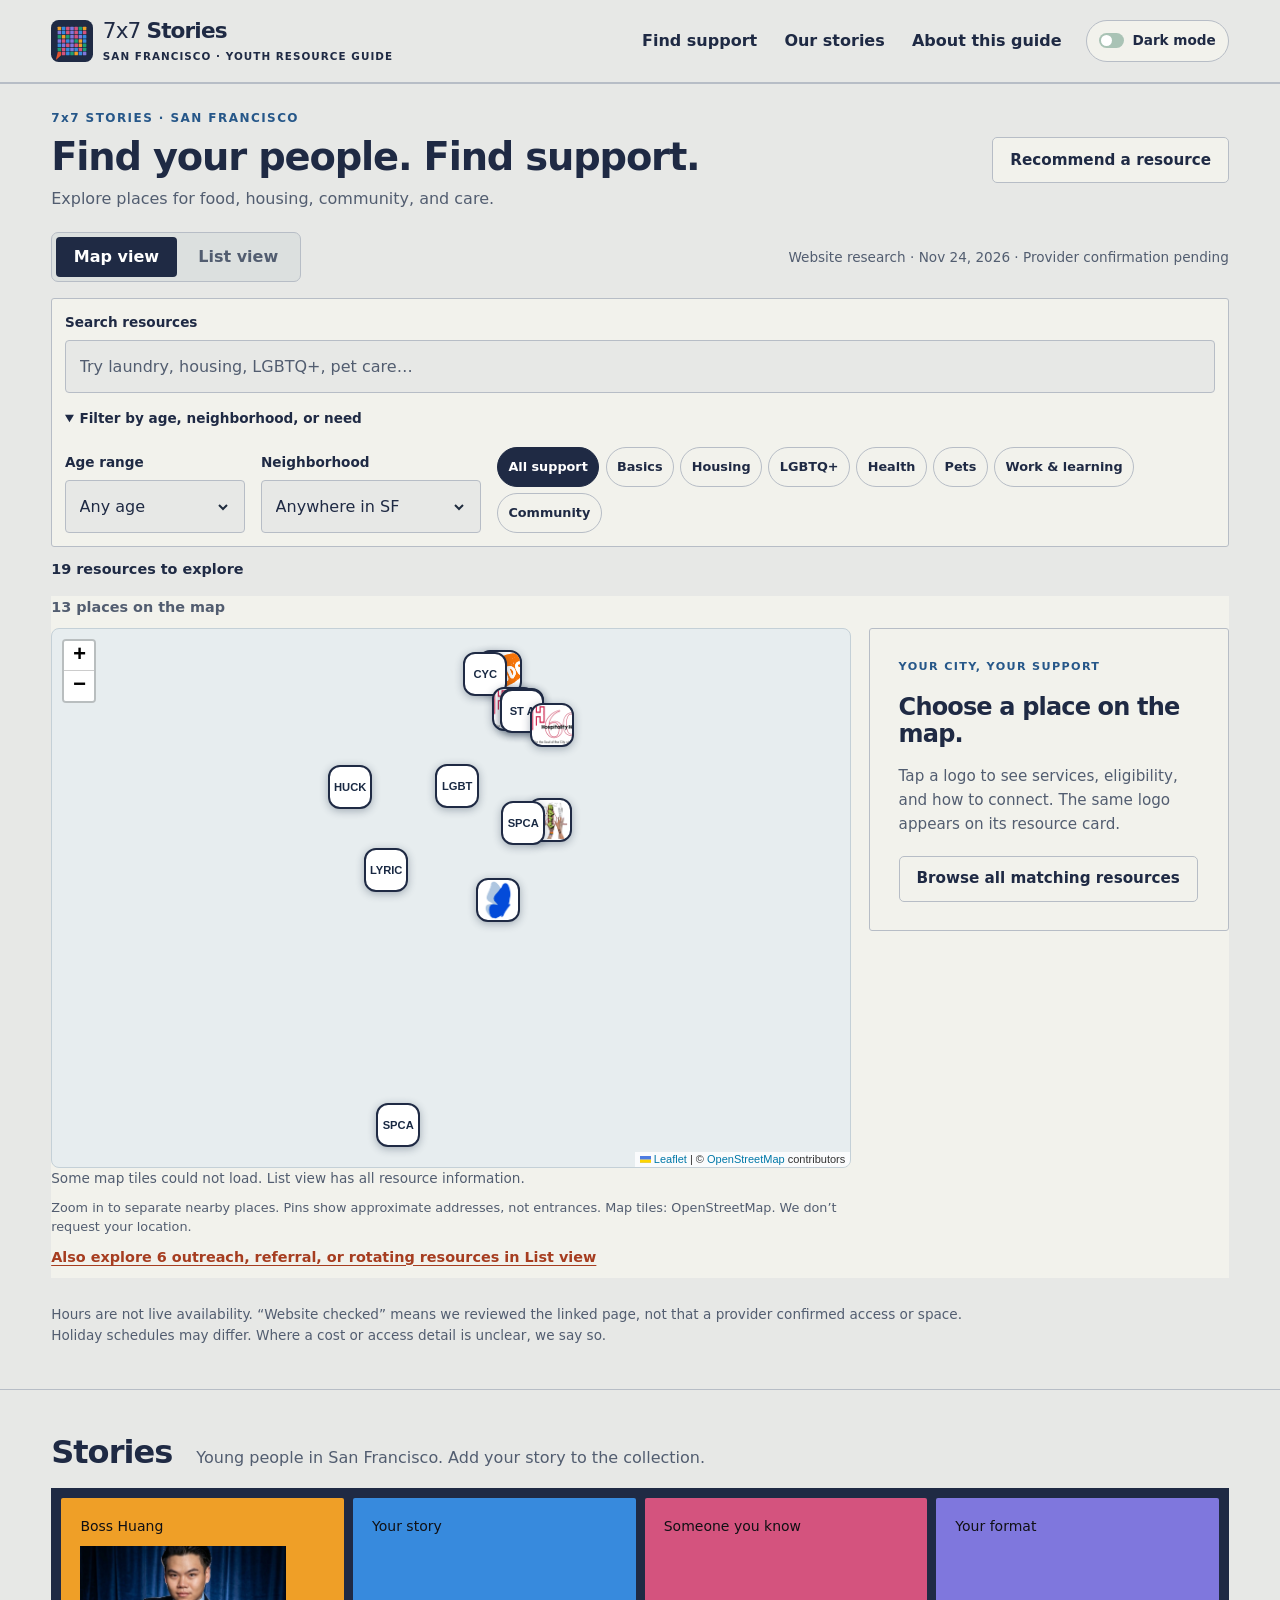
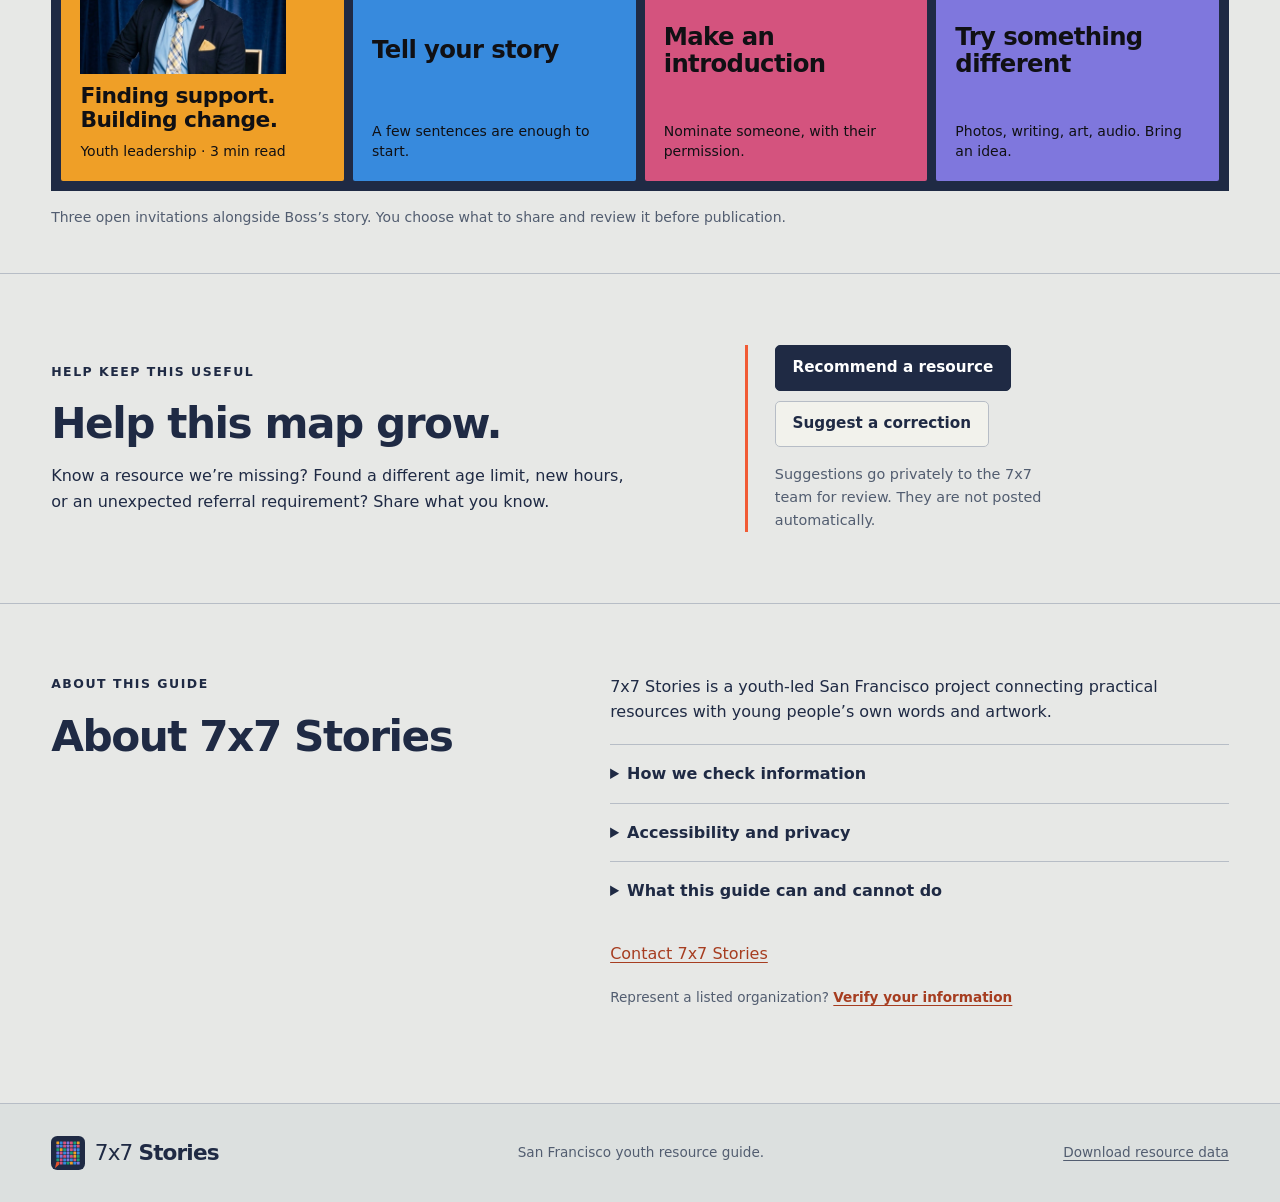
==== commit a2108ad7: "Place photo banner between story name and lower title" ====
--- a/index.html
+++ b/index.html
@@ -10,7 +10,7 @@
   <link rel="stylesheet" href="assets/leaflet/leaflet.css">
   <link rel="stylesheet" href="style.css?v=474f81cecf57">
   <script src="assets/leaflet/leaflet.js" defer></script>
-  <link rel="stylesheet" href="theme.css?v=f44aa53bf625">
+  <link rel="stylesheet" href="theme.css?v=42702f772bea">
   <script src="theme.js?v=5d328eca664b"></script>
   <script src="app.js?v=ba7d6b937159" defer></script>
 </head>
--- a/theme.css
+++ b/theme.css
@@ -25,3 +25,7 @@
 @media print{.story-grid{grid-template-columns:repeat(4,minmax(0,1fr));background:white}.story-card{break-inside:avoid;min-height:150px}.invitation-card{display:none}}
 
 @media(max-width:430px){.story-card>p{display:none}.story-card h3{font-size:1.1rem}.tile-person{min-height:45px}}
+
+/* Published tile: name, photo banner, then title. */
+.published-story{display:grid;grid-template-rows:auto minmax(64px,1fr) auto auto;gap:.6rem}.published-story .tile-person{min-height:0;padding:0}.published-story .tile-photo{position:relative;inset:auto;display:block;width:100%;height:100%;min-height:64px;overflow:hidden;background:#1f2a44}.published-story .tile-portrait{width:100%;height:100%;object-fit:cover;object-position:center 13%;transform:none}.published-story h3{margin:0;max-width:none;font-size:clamp(1.1rem,1.7vw,1.5rem)}.published-story .tile-meta{font-size:.875rem}
+@media(max-width:650px){.published-story{gap:.35rem;grid-template-rows:auto minmax(42px,1fr) auto}.published-story .tile-photo{min-height:42px}.published-story h3{font-size:1rem;line-height:1.1}.published-story .tile-meta{display:none}.published-story .tile-person{min-height:0}}
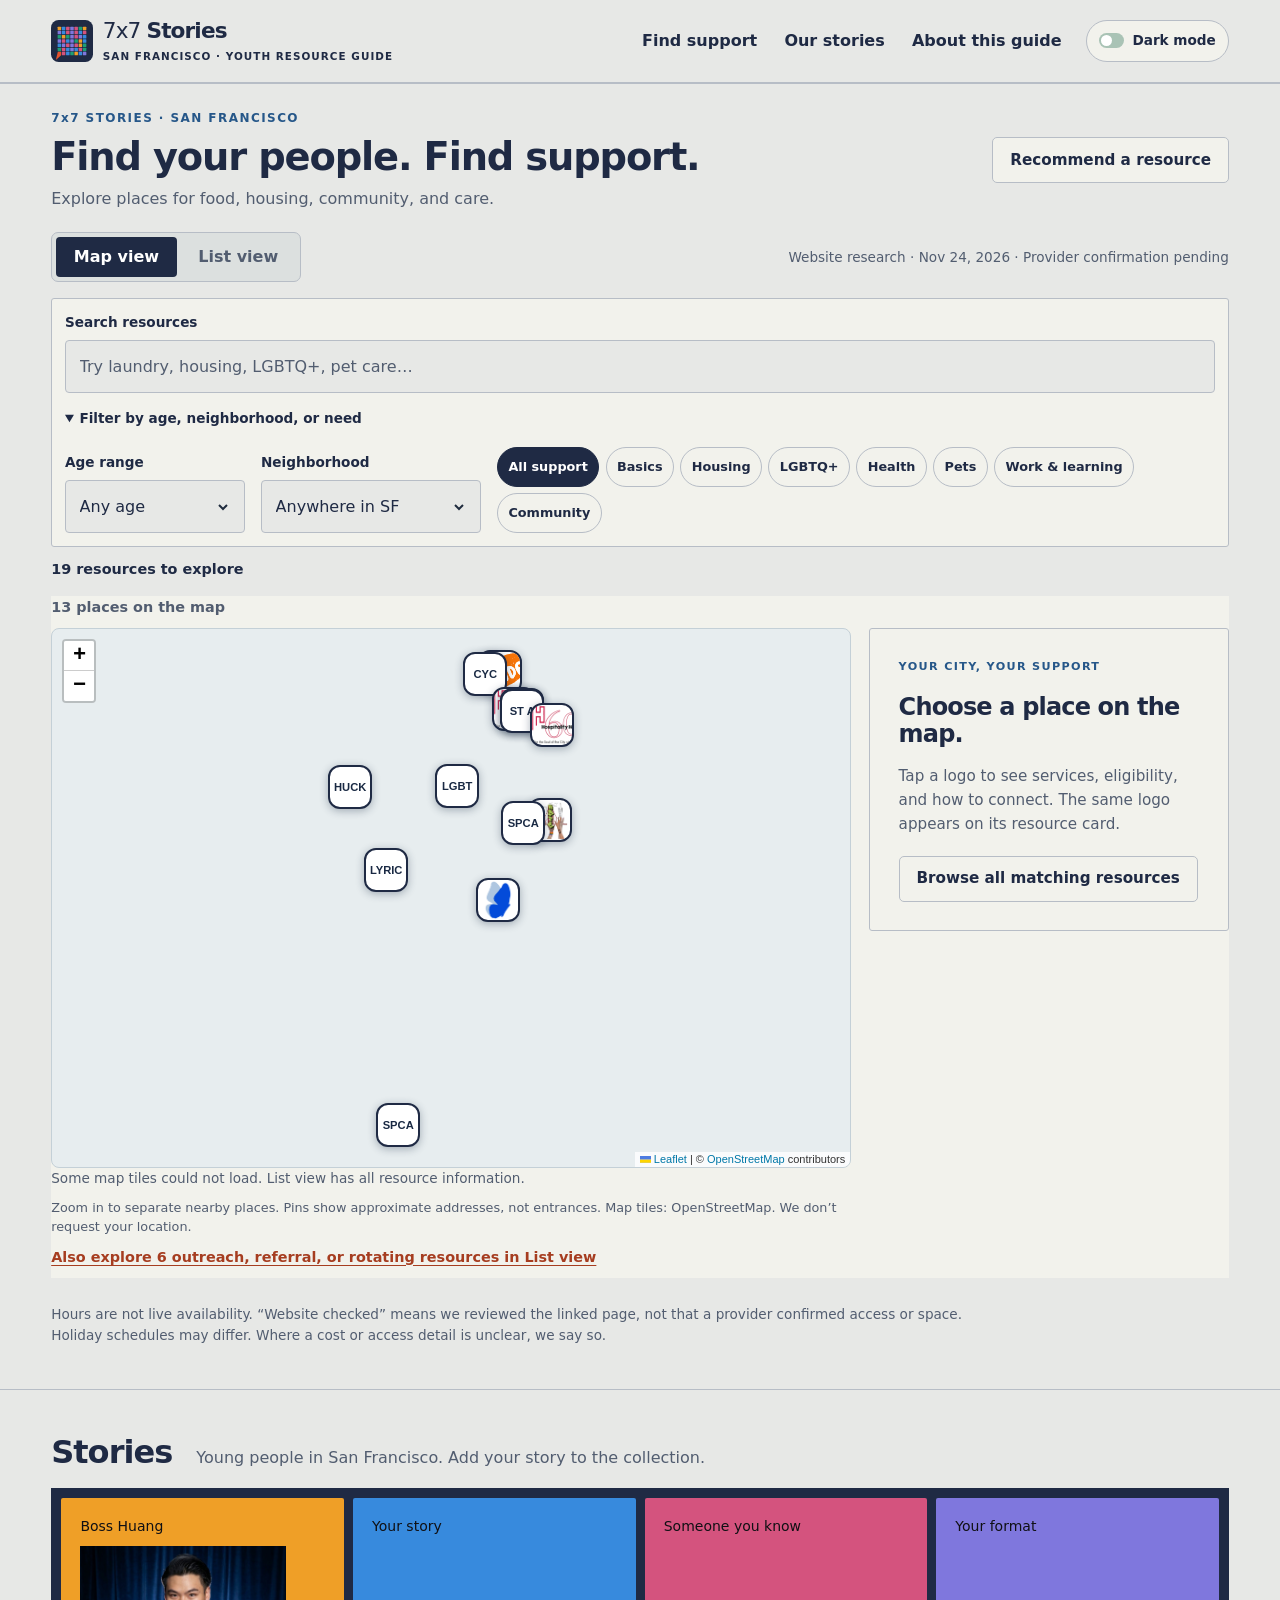
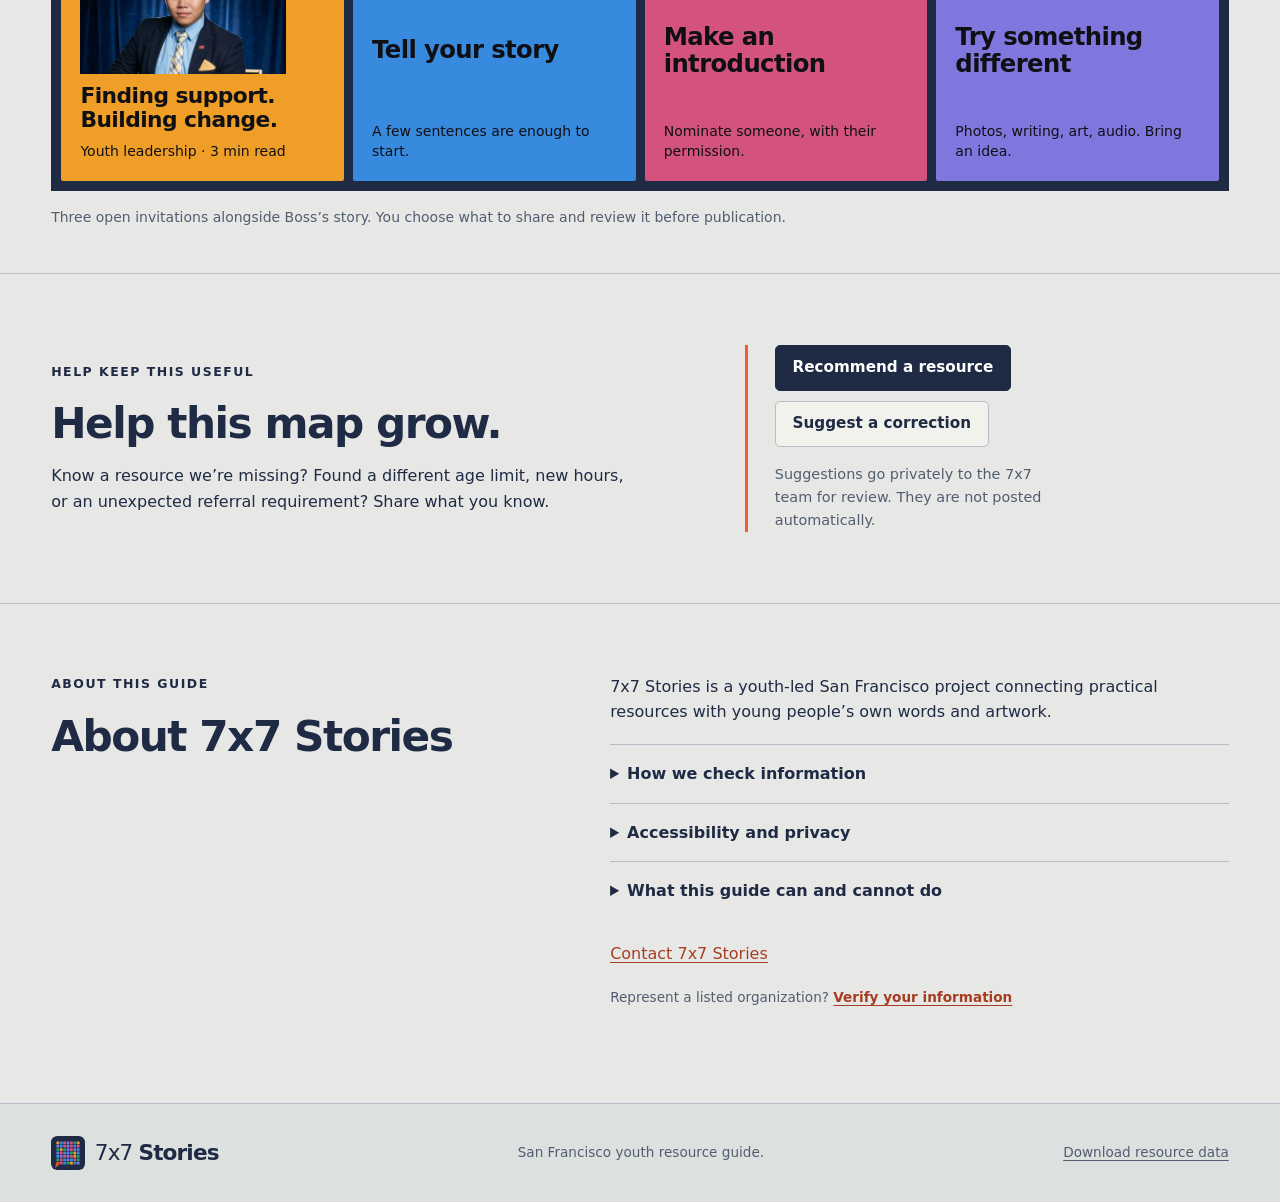
==== commit 772da9df: "Keep portrait aligned to top of story banner" ====
--- a/index.html
+++ b/index.html
@@ -10,7 +10,7 @@
   <link rel="stylesheet" href="assets/leaflet/leaflet.css">
   <link rel="stylesheet" href="style.css?v=474f81cecf57">
   <script src="assets/leaflet/leaflet.js" defer></script>
-  <link rel="stylesheet" href="theme.css?v=42702f772bea">
+  <link rel="stylesheet" href="theme.css?v=4f32660ae484">
   <script src="theme.js?v=5d328eca664b"></script>
   <script src="app.js?v=ba7d6b937159" defer></script>
 </head>
--- a/theme.css
+++ b/theme.css
@@ -27,5 +27,5 @@
 @media(max-width:430px){.story-card>p{display:none}.story-card h3{font-size:1.1rem}.tile-person{min-height:45px}}
 
 /* Published tile: name, photo banner, then title. */
-.published-story{display:grid;grid-template-rows:auto minmax(64px,1fr) auto auto;gap:.6rem}.published-story .tile-person{min-height:0;padding:0}.published-story .tile-photo{position:relative;inset:auto;display:block;width:100%;height:100%;min-height:64px;overflow:hidden;background:#1f2a44}.published-story .tile-portrait{width:100%;height:100%;object-fit:cover;object-position:center 13%;transform:none}.published-story h3{margin:0;max-width:none;font-size:clamp(1.1rem,1.7vw,1.5rem)}.published-story .tile-meta{font-size:.875rem}
+.published-story{display:grid;grid-template-rows:auto minmax(64px,1fr) auto auto;gap:.6rem}.published-story .tile-person{min-height:0;padding:0}.published-story .tile-photo{position:relative;inset:auto;display:block;width:100%;height:100%;min-height:64px;overflow:hidden;background:#1f2a44}.published-story .tile-portrait{width:100%;height:100%;object-fit:cover;object-position:center top;transform:none}.published-story h3{margin:0;max-width:none;font-size:clamp(1.1rem,1.7vw,1.5rem)}.published-story .tile-meta{font-size:.875rem}
 @media(max-width:650px){.published-story{gap:.35rem;grid-template-rows:auto minmax(42px,1fr) auto}.published-story .tile-photo{min-height:42px}.published-story h3{font-size:1rem;line-height:1.1}.published-story .tile-meta{display:none}.published-story .tile-person{min-height:0}}
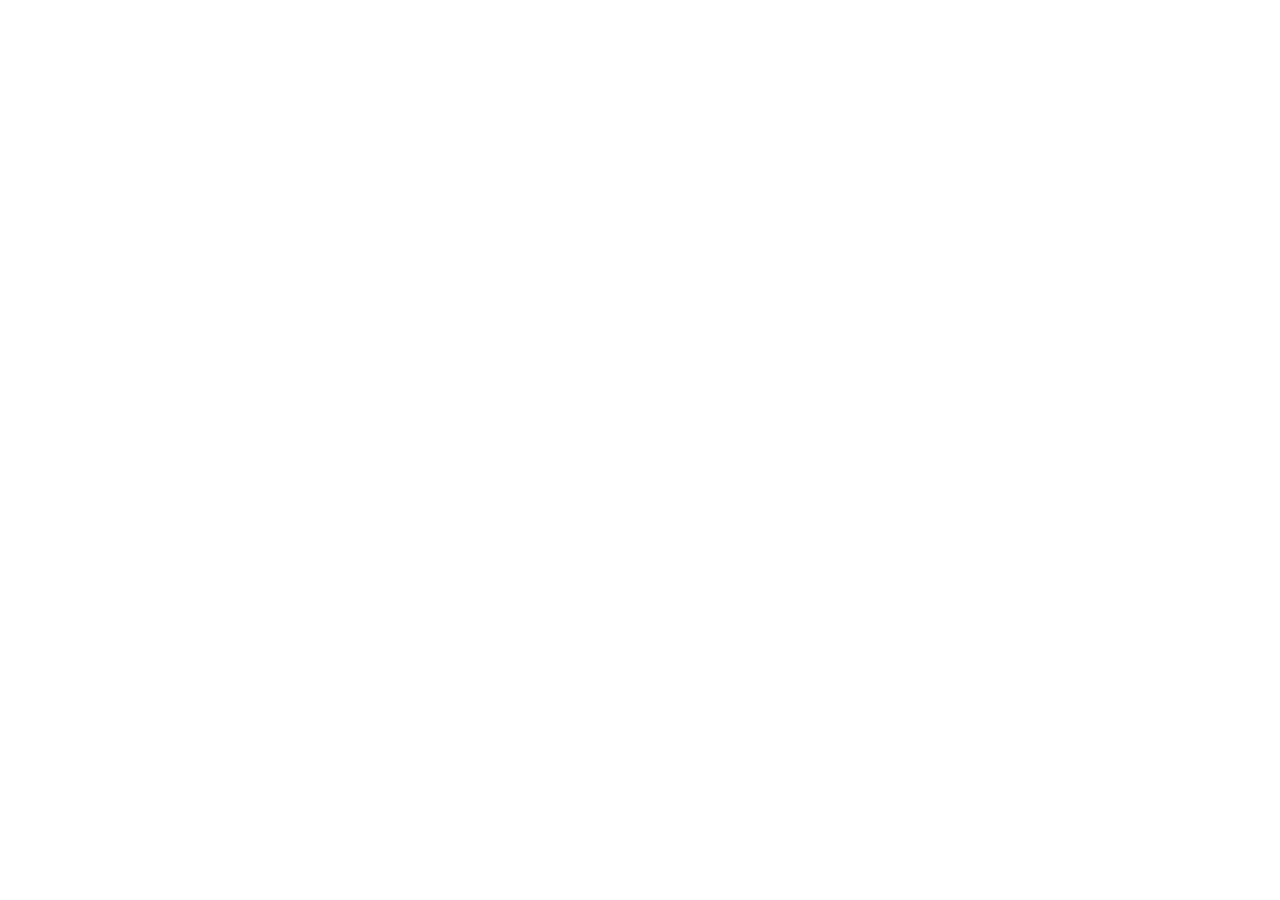
==== commit f2a552b3: "Redirect atlas links to the unified 7x7 Stories site" ====
--- a/index.html
+++ b/index.html
@@ -1,60 +1 @@
-<!doctype html>
-<html lang="en">
-<head>
-  <meta charset="utf-8">
-  <meta name="viewport" content="width=device-width,initial-scale=1">
-  <meta name="description" content="A youth-led guide to finding support in San Francisco. Explore the resource map, recommend additions, suggest corrections, and share your story with 7x7 Stories.">
-  <meta name="theme-color" content="#192943">
-  <title>7x7 Stories · Find your people. Find support.</title>
-  <link rel="icon" href="assets/favicon.png">
-  <link rel="stylesheet" href="assets/leaflet/leaflet.css">
-  <link rel="stylesheet" href="style.css?v=474f81cecf57">
-  <script src="assets/leaflet/leaflet.js" defer></script>
-  <link rel="stylesheet" href="theme.css?v=4f32660ae484">
-  <script src="theme.js?v=5d328eca664b"></script>
-  <script src="app.js?v=ba7d6b937159" defer></script>
-</head>
-<body>
-  <a class="skip" href="#resources">Skip to resources</a>
-  <header class="site-header">
-    <a class="brand" href="#top" aria-label="7x7 Stories home"><img src="assets/mark.svg" alt="" width="42" height="42"><span>7x7 <b>Stories</b><small>SAN FRANCISCO · YOUTH RESOURCE GUIDE</small></span></a>
-    <nav aria-label="Main navigation"><a href="#resources">Find support</a><a href="#stories">Our stories</a><a href="#about">About this guide</a></nav><button class="theme-toggle" type="button" aria-pressed="false"><span class="theme-indicator" aria-hidden="true"></span>Dark mode</button>
-  </header>
-  <main id="top">
-    <section id="resources" class="resources section" aria-labelledby="resource-heading">
-      <div class="atlas-heading"><div><p class="eyebrow">7x7 STORIES · SAN FRANCISCO</p><h1 id="resource-heading">Find your people. Find support.</h1><p>Explore places for food, housing, community, and care.</p></div><button class="button secondary" data-contact="addition">Recommend a resource</button></div>
-      <div class="atlas-toolbar"><div class="view-options" role="group" aria-label="Directory view"><button id="map-view" class="view-button" aria-pressed="true" aria-controls="map-panel">Map view</button><button id="list-view" class="view-button" aria-pressed="false" aria-controls="resource-list">List view</button></div><p class="small-note">Website research · Nov 24, 2026 · Provider confirmation pending</p></div>
-      <form id="filters" class="filters" role="search" aria-label="Search resources">
-        <div class="search-wrap"><label for="search">Search resources</label><input id="search" name="search" type="search" placeholder="Try laundry, housing, LGBTQ+, pet care…" autocomplete="off"></div>
-        <details id="more-filters" class="more-filters" open><summary>Filter by age, neighborhood, or need</summary><div class="filter-options">
-          <div><label for="age">Age range</label><select id="age" name="age"><option value="all">Any age</option><option value="under18">Under 18</option><option value="18to24">18–24</option><option value="25plus">25 and older</option></select></div>
-          <div><label for="area">Neighborhood</label><select id="area" name="area"><option value="all">Anywhere in SF</option></select></div>
-          <fieldset class="category-filter"><legend class="visually-hidden">Filter by type of support</legend><div id="categories"></div></fieldset>
-        </div></details>
-      </form>
-      <div class="results-bar"><p id="result-count" role="status" aria-live="polite">Loading resources…</p><button id="clear-filters" type="button" class="text-button" hidden>Clear filters</button></div>
-      <p id="age-note" class="small-note" hidden>Listings without a published age limit remain visible. Check the eligibility details before going.</p>
-      <noscript><p>JavaScript is needed for the map. <a href="data/resources.json">Open the sourced resource data</a> or email the team for help with this guide.</p></noscript>
-      <div id="directory-layout" class="directory-layout map-view">
-        <section id="map-panel" class="map-panel" aria-labelledby="map-heading"><div class="map-header"><h2 id="map-heading" class="visually-hidden">Resources around San Francisco</h2><p id="map-summary"></p></div><div class="map-workspace"><div><div id="map" aria-label="Resource locations. Choose a provider pin to read its details, or use List view." tabindex="0"></div><p id="map-status" role="status" class="small-note"></p><p class="map-privacy">Zoom in to separate nearby places. Pins show approximate addresses, not entrances. Map tiles: OpenStreetMap. We don’t request your location.</p></div><aside id="map-selection" aria-label="Selected resource" aria-live="polite"></aside></div><button id="unmapped-resources" class="text-button" type="button"></button></section>
-        <div id="resource-list" class="resource-list" hidden><noscript><p>JavaScript is needed to display this directory. <a href="data/resources.json">Open the resource data</a> or email <a href="mailto:7x7storiessf@gmail.com">7x7storiessf@gmail.com</a>.</p></noscript></div>
-      </div>
-      <p class="directory-footnote">Hours are not live availability. “Website checked” means we reviewed the linked page, not that a provider confirmed access or space. Holiday schedules may differ. Where a cost or access detail is unclear, we say so.</p>
-    </section>
-    <section id="stories" class="stories story-collection section" aria-labelledby="stories-heading">
-      <div class="collection-heading"><h2 id="stories-heading">Stories</h2><p>Young people in San Francisco. Add your story to the collection.</p></div>
-      <div class="story-grid" aria-label="7x7 story tiles">
-        <article class="story-card published-story tile-amber"><span class="tile-person">Boss Huang</span><span class="tile-photo" aria-hidden="true"><img class="tile-portrait" src="assets/stories/boss/portrait.jpg" alt="" width="864" height="1208" loading="lazy"></span><h3><a href="stories/boss-huang/" aria-label="Read Boss Huang’s story">Finding support.<br>Building change.</a></h3><p class="tile-meta">Youth leadership · 3 min read</p></article>
-        <article class="story-card invitation-card tile-blue"><span class="tile-person">Your story</span><h3><button type="button" data-nominate="self">Tell your story</button></h3><p>A few sentences are enough to start.</p></article>
-        <article class="story-card invitation-card tile-pink"><span class="tile-person">Someone you know</span><h3><button type="button" data-nominate="other">Make an introduction</button></h3><p>Nominate someone, with their permission.</p></article>
-        <article class="story-card invitation-card tile-purple"><span class="tile-person">Your format</span><h3><button type="button" data-nominate="self" data-story-approach="proposal">Try something different</button></h3><p>Photos, writing, art, audio. Bring an idea.</p></article>
-      </div>
-      <p class="small-note collection-note">Three open invitations alongside Boss’s story. You choose what to share and review it before publication.</p>
-    </section>
-    <section id="feedback" class="feedback section" aria-labelledby="feedback-heading"><div><p class="eyebrow">HELP KEEP THIS USEFUL</p><h2 id="feedback-heading">Help this map grow.</h2><p>Know a resource we’re missing? Found a different age limit, new hours, or an unexpected referral requirement? Share what you know.</p></div><div class="feedback-action"><div class="button-row"><button class="button primary" data-contact="addition">Recommend a resource</button><button class="button secondary" data-feedback="general">Suggest a correction</button></div><p>Suggestions go privately to the 7x7 team for review. They are not posted automatically.</p></div></section>
-    <section id="about" class="about section" aria-labelledby="about-heading"><div><p class="eyebrow">ABOUT THIS GUIDE</p><h2 id="about-heading">About 7x7 Stories</h2></div><div><p>7x7 Stories is a youth-led San Francisco project connecting practical resources with young people’s own words and artwork.</p><details><summary>How we check information</summary><p>Each listing links to the sources we used and shows when we last checked them. We prioritize provider websites. When pages conflict or leave a detail out, we flag it rather than guess. These first listings are based on online research, not phone or in-person verification.</p><p>To report a change, include the resource, what was different, and when you noticed it. We’ll review the suggestion and seek confirmation before editing the listing. Organizations can request a listing review below. We confirm the sender’s connection to the provider before marking information as provider-confirmed.</p></details><details><summary>Accessibility and privacy</summary><p>The text directory contains the same resource details as the map. Please tell us if anything is hard to use. We do not collect device location, require accounts, or run advertising analytics.</p><p>Recommendation, correction, verification, and nomination forms prepare an email in your own email app; nothing is submitted until you send it. Do not include medical records, immigration documents, a home address, or another person’s private details. Your appearance preference is saved only on this device. The map uses OpenStreetMap; the website is hosted on GitHub Pages. Those services may receive ordinary connection data such as your IP address.</p></details><details><summary>What this guide can and cannot do</summary><p>We’re a directory and storytelling project, not a service provider. We cannot reserve beds, confirm real-time availability, or determine your eligibility. Contact a provider directly for support. The 7x7 inbox is for stories and guide updates and is not monitored for urgent help.</p></details><a class="text-link" href="mailto:7x7storiessf@gmail.com">Contact 7x7 Stories</a><p class="provider-route">Represent a listed organization? <button class="text-button" data-contact="verify">Verify your information</button></p></div></section>
-  </main>
-  <footer><a class="brand footer-brand" href="#top"><img src="assets/mark.svg" width="34" height="34" alt=""><span>7x7 <b>Stories</b></span></a><p>San Francisco youth resource guide.</p><a href="data/resources.json" download>Download resource data</a></footer>
-  <dialog id="contact-dialog" aria-labelledby="dialog-title"><div class="dialog-top"><p class="eyebrow" id="dialog-eyebrow"></p><button id="close-dialog" aria-label="Close dialog" class="close-button">×</button></div><h2 id="dialog-title"></h2><p id="dialog-intro"></p><form id="contact-form"><div id="dialog-fields"></div><p class="small-note">This opens a draft in your email app. Nothing is sent or published automatically. No email app? Copy the message and send it to <strong>7x7storiessf@gmail.com</strong>.</p><div class="button-row"><button class="button primary" type="submit">Open email draft</button><button class="button secondary" type="button" id="copy-message">Copy email text</button></div><p id="email-status" role="status" aria-live="polite"></p><div id="manual-message" hidden><label for="prepared-message">Your prepared message</label><textarea id="prepared-message" rows="8" readonly></textarea></div></form></dialog>
-</body>
-</html>
+<!doctype html><html lang="en"><head><meta charset="utf-8"><meta name="viewport" content="width=device-width,initial-scale=1"><title>7x7 Stories has moved</title><link rel="canonical" href="https://bosshtw.github.io/7x7-stories/"><meta http-equiv="refresh" content="0;url=https://bosshtw.github.io/7x7-stories/"><script>location.replace('https://bosshtw.github.io/7x7-stories/' + location.search + location.hash);</script></head><body><p>7x7 Stories has moved. <a href="https://bosshtw.github.io/7x7-stories/">Continue to 7x7 Stories</a>.</p></body></html>
